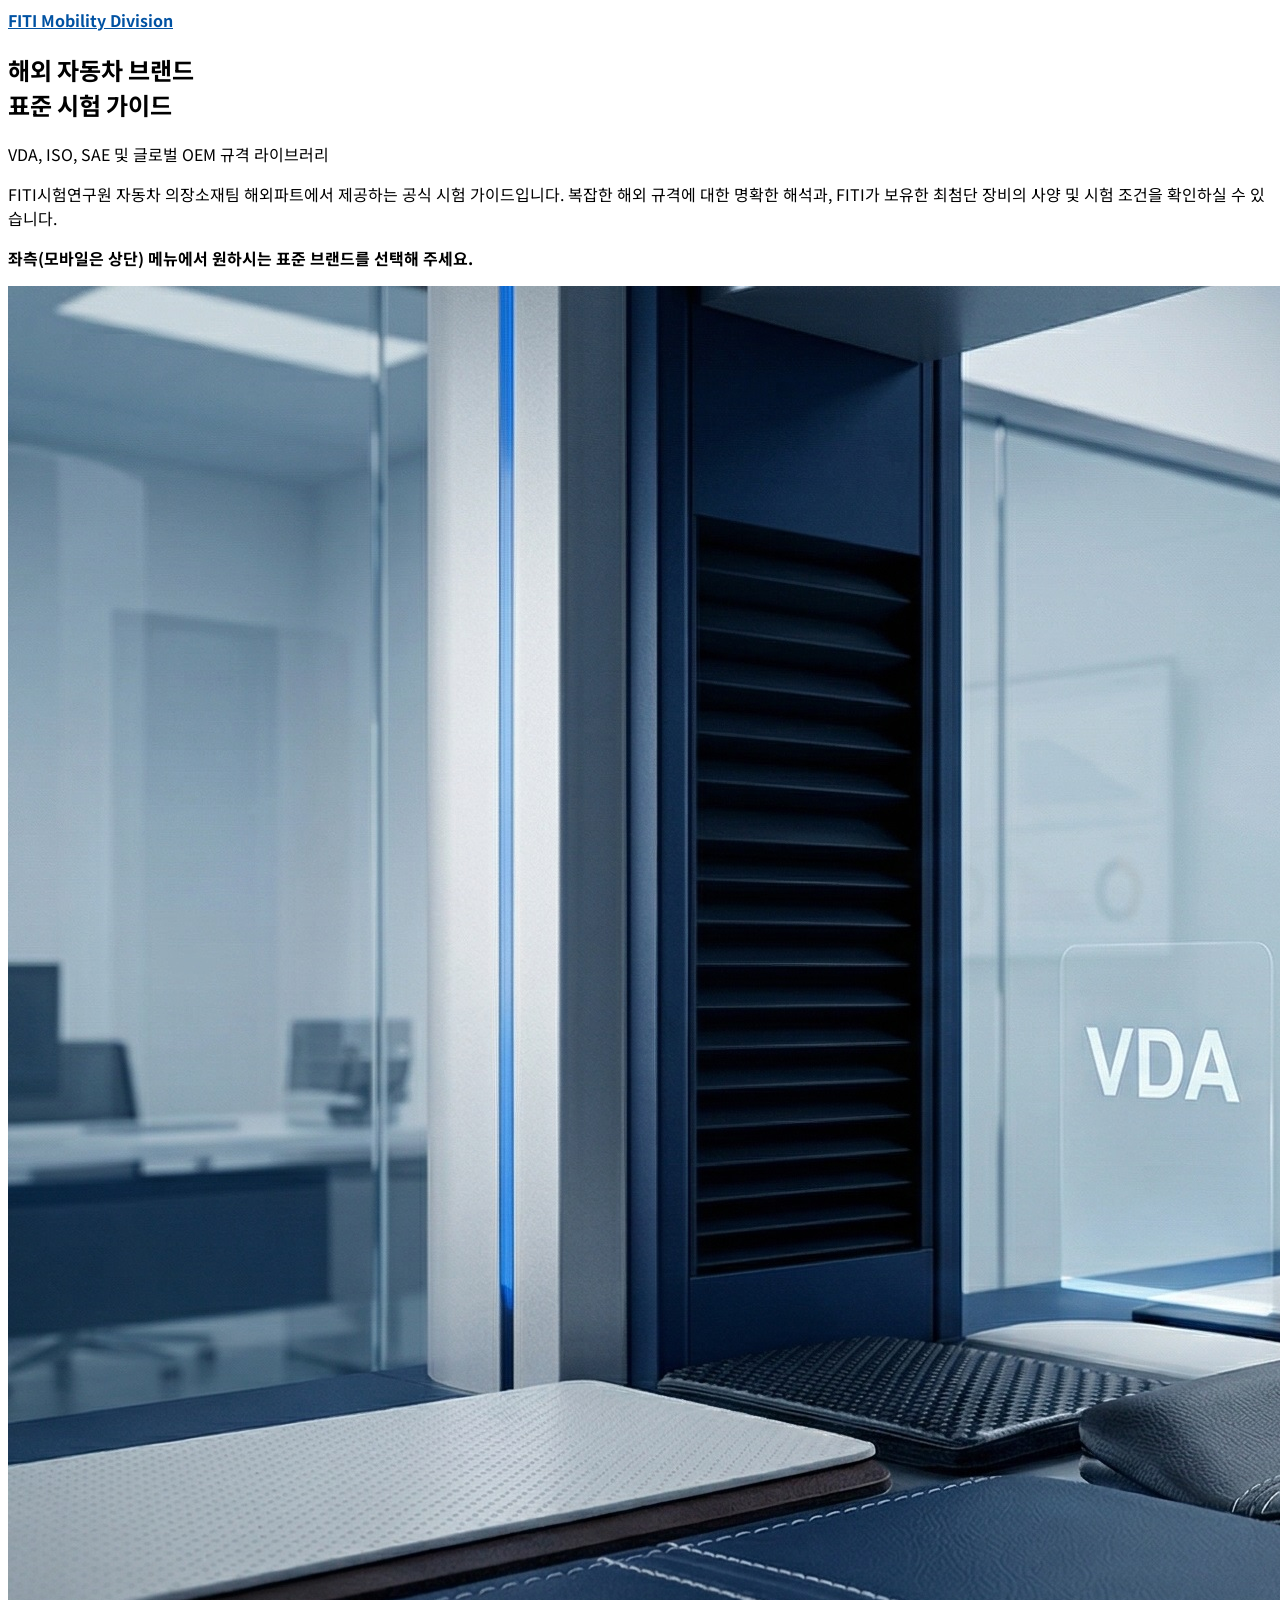
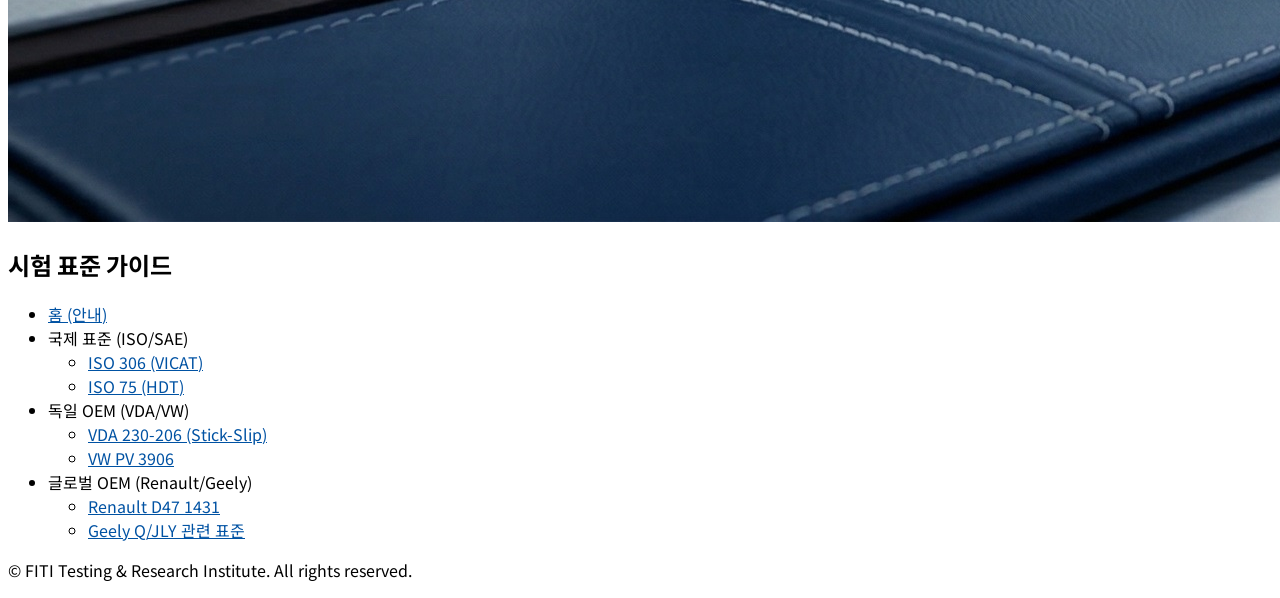
==== index.html @ 37f10466 "Update index.html" ====
<!DOCTYPE HTML>
<html>
	<head>
		<title>FITI 자동차 의장소재 글로벌 표준 가이드</title>
		<meta charset="utf-8" />
		<meta name="viewport" content="width=device-width, initial-scale=1, user-scalable=no" />
		<link rel="stylesheet" href="assets/css/main.css" />
        
        <link rel="preconnect" href="https://fonts.googleapis.com">
        <link rel="preconnect" href="https://fonts.gstatic.com" crossorigin>
        <link href="https://fonts.googleapis.com/css2?family=Noto+Sans+KR:wght@300;400;700&display=swap" rel="stylesheet">
        
        <style>
            body, input, select, textarea, h1, h2, h3, h4, h5, h6 { font-family: 'Noto Sans KR', sans-serif !important; }
            a { color: #0052a3; transition: color 0.2s; }
            a:hover { color: #0052a3; }
            #header { border-bottom-color: #0052a3; }
            #header .logo strong { color: #0052a3; }
            .button.primary, .button.big { background-color: #0052a3 !important; border-color: #0052a3 !important; color: #ffffff !important; }
            .button.primary:hover, .button.big:hover { background-color: #0E6EB8 !important; }
            #menu > ul > li > a:hover, #menu > ul > li > span.opener:hover { color: #0052a3; }
            .major h2::after { background: #0052a3; }
            .logo-img { height: 40px; vertical-align: middle; margin-right: 15px; }
			/* 사이드바 '시험 표준 가이드' 아래의 선 색상 변경 */
            #sidebar nav > header.major h2::after {background-color: #0052a3 !important;}
            /* 본문의 제목 아래에 생기는 선도 파란색으로 통일 */
            header.main h1::after, header.major h2::after {background-color: #0052a3 !important;}
        </style>
	</head>
	<body class="is-preload">

		<div id="wrapper">

				<div id="main">
						<div class="inner">

							<header id="header">
									<a href="index.html" class="logo">
                                        <strong>FITI Mobility Division</strong>
                                    </a>
								</header>

							<section id="banner">
									<div class="content">
										<header>
											<h1>해외 자동차 브랜드<br />표준 시험 가이드</h1>
											<p>VDA, ISO, SAE 및 글로벌 OEM 규격 라이브러리</p>
										</header>
										<p>FITI시험연구원 자동차 의장소재팀 해외파트에서 제공하는 공식 시험 가이드입니다. 복잡한 해외 규격에 대한 명확한 해석과, FITI가 보유한 최첨단 장비의 사양 및 시험 조건을 확인하실 수 있습니다.</p>
										<p><strong>좌측(모바일은 상단) 메뉴에서 원하시는 표준 브랜드를 선택해 주세요.</strong></p>
									</div>
									<span class="image object">
                                        <img src="images/main_banner.jpg" alt="FITI Testing Lab" />
									</span>
								</section>

						</div>
					</div>

				<div id="sidebar">
						<div class="inner">

							<nav id="menu">
									<header class="major">
										<h2>시험 표준 가이드</h2>
									</header>
									<ul>
										<li><a href="index.html">홈 (안내)</a></li>
										<li>
											<span class="opener">국제 표준 (ISO/SAE)</span>
											<ul>
												<li><a href="iso-306.html">ISO 306 (VICAT)</a></li>
												<li><a href="iso-75.html">ISO 75 (HDT)</a></li>
											</ul>
										</li>
										<li>
											<span class="opener">독일 OEM (VDA/VW)</span>
											<ul>
												<li><a href="vda-230-206.html">VDA 230-206 (Stick-Slip)</a></li>
												<li><a href="#">VW PV 3906</a></li>
											</ul>
										</li>
										<li>
											<span class="opener">글로벌 OEM (Renault/Geely)</span>
											<ul>
												<li><a href="#">Renault D47 1431</a></li>
												<li><a href="#">Geely Q/JLY 관련 표준</a></li>
											</ul>
										</li>
									</ul>
								</nav>

							<footer id="footer">
									<p class="copyright">&copy; FITI Testing & Research Institute. All rights reserved.</p>
								</footer>

						</div>
					</div>

			</div>

		<script src="assets/js/jquery.min.js"></script>
			<script src="assets/js/browser.min.js"></script>
			<script src="assets/js/breakpoints.min.js"></script>
			<script src="assets/js/util.js"></script>
			<script src="assets/js/main.js"></script>

	</body>
</html>
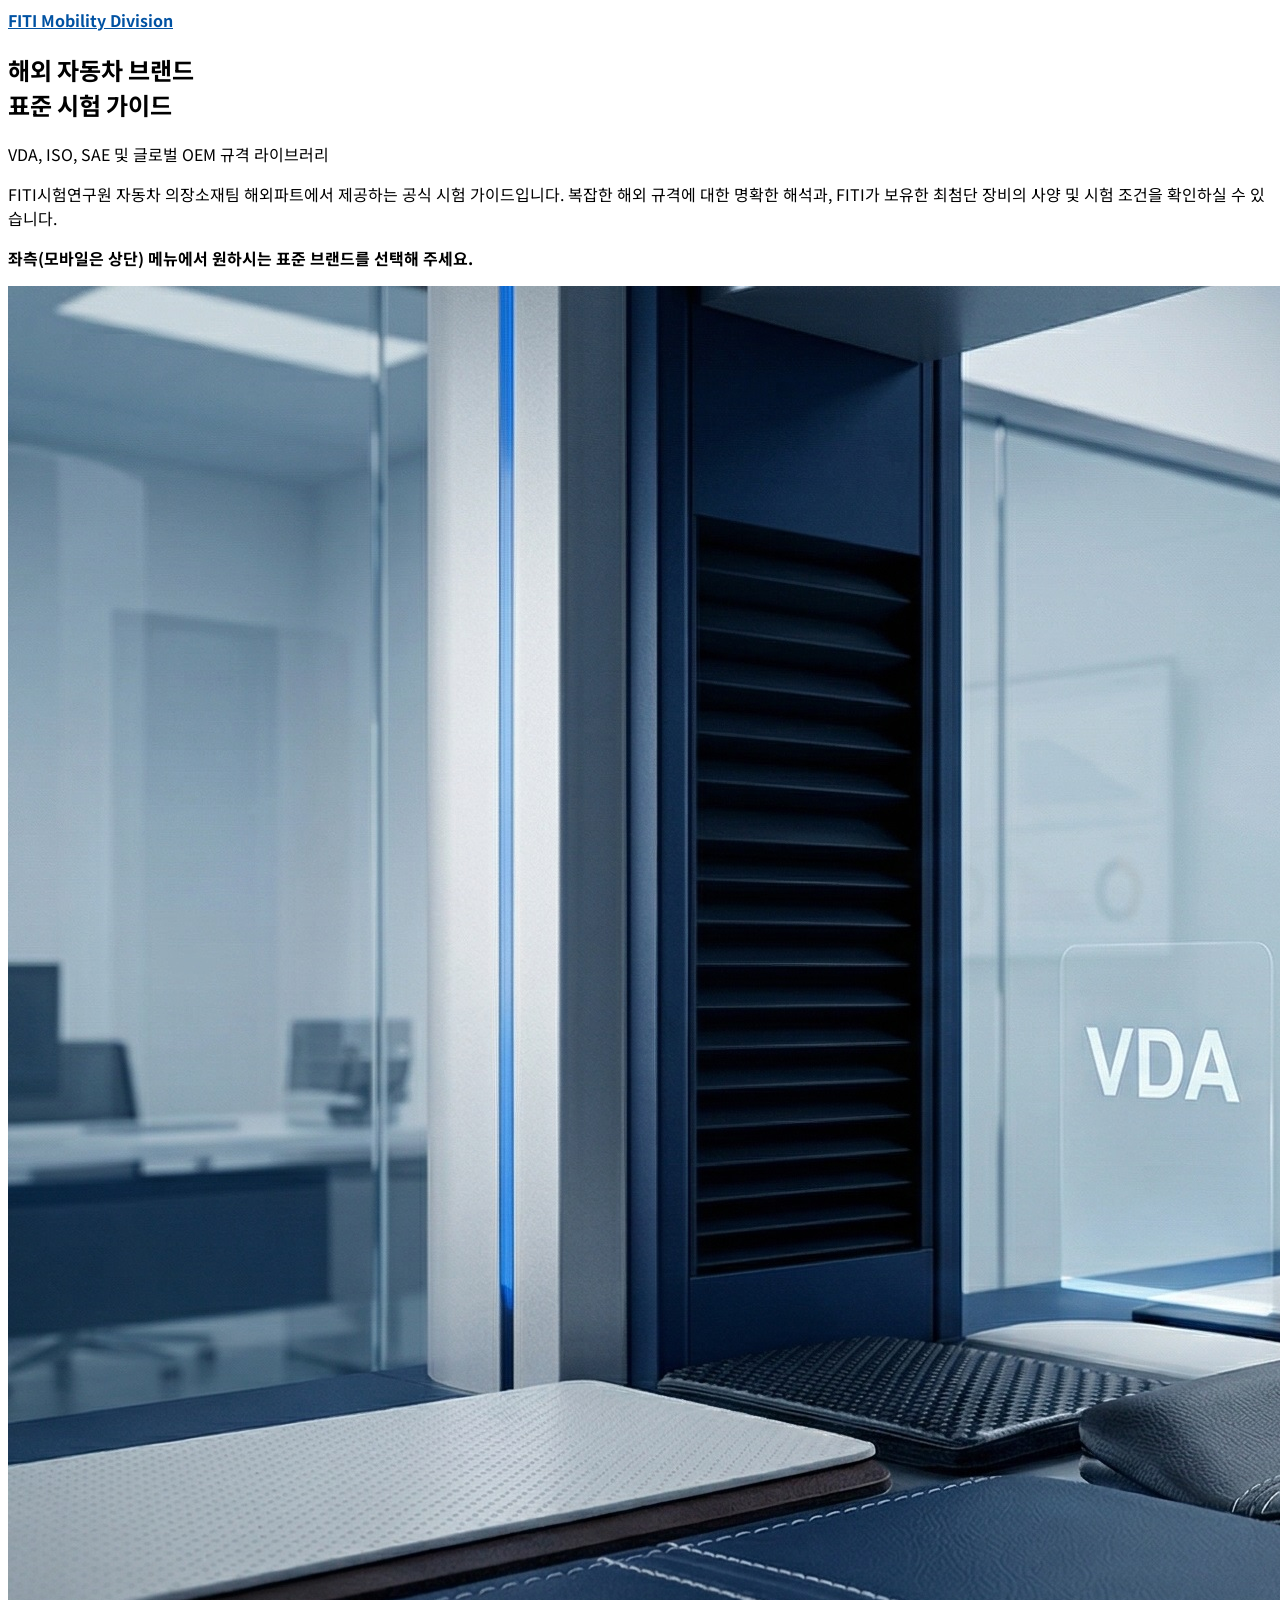
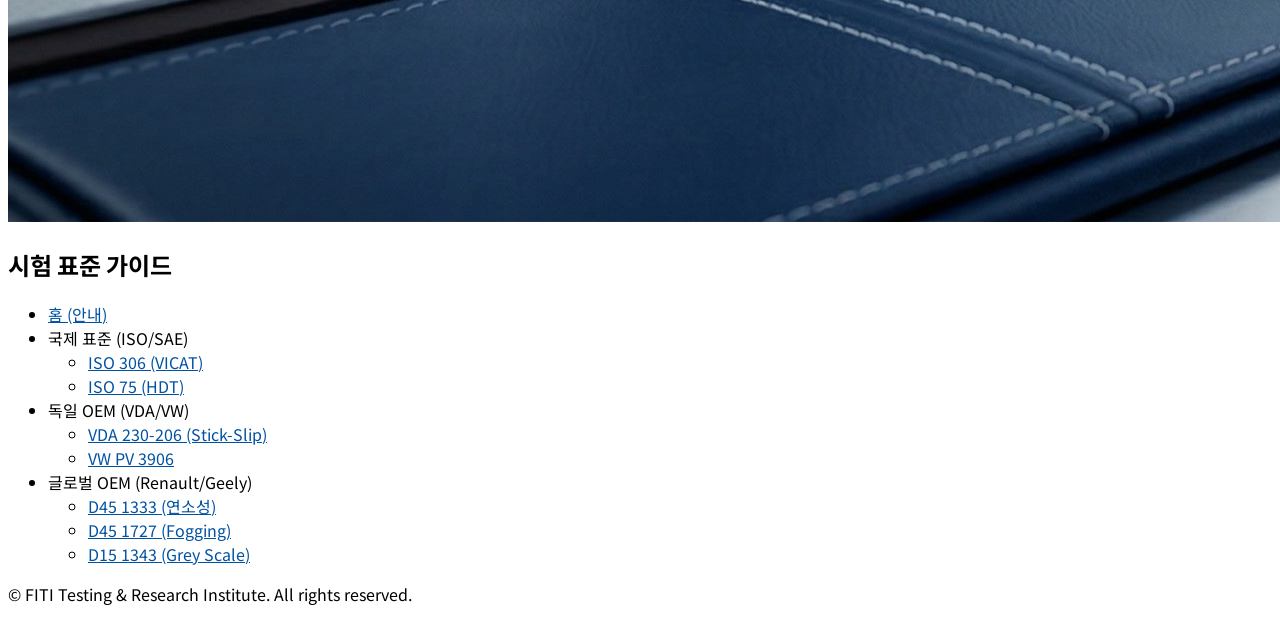
==== commit 5567b292: "Update index.html" ====
--- a/index.html
+++ b/index.html
@@ -83,8 +83,9 @@
 										<li>
 											<span class="opener">글로벌 OEM (Renault/Geely)</span>
 											<ul>
-												<li><a href="#">Renault D47 1431</a></li>
-												<li><a href="#">Geely Q/JLY 관련 표준</a></li>
+												<li><a href="Renault D45 1333">D45 1333 (연소성)</a></li>
+												<li><a href="Renault D45 1727">D45 1727 (Fogging)</a></li>
+												<li><a href="Renault D15 1343">D15 1343 (Grey Scale)</a></li>
 											</ul>
 										</li>
 									</ul>
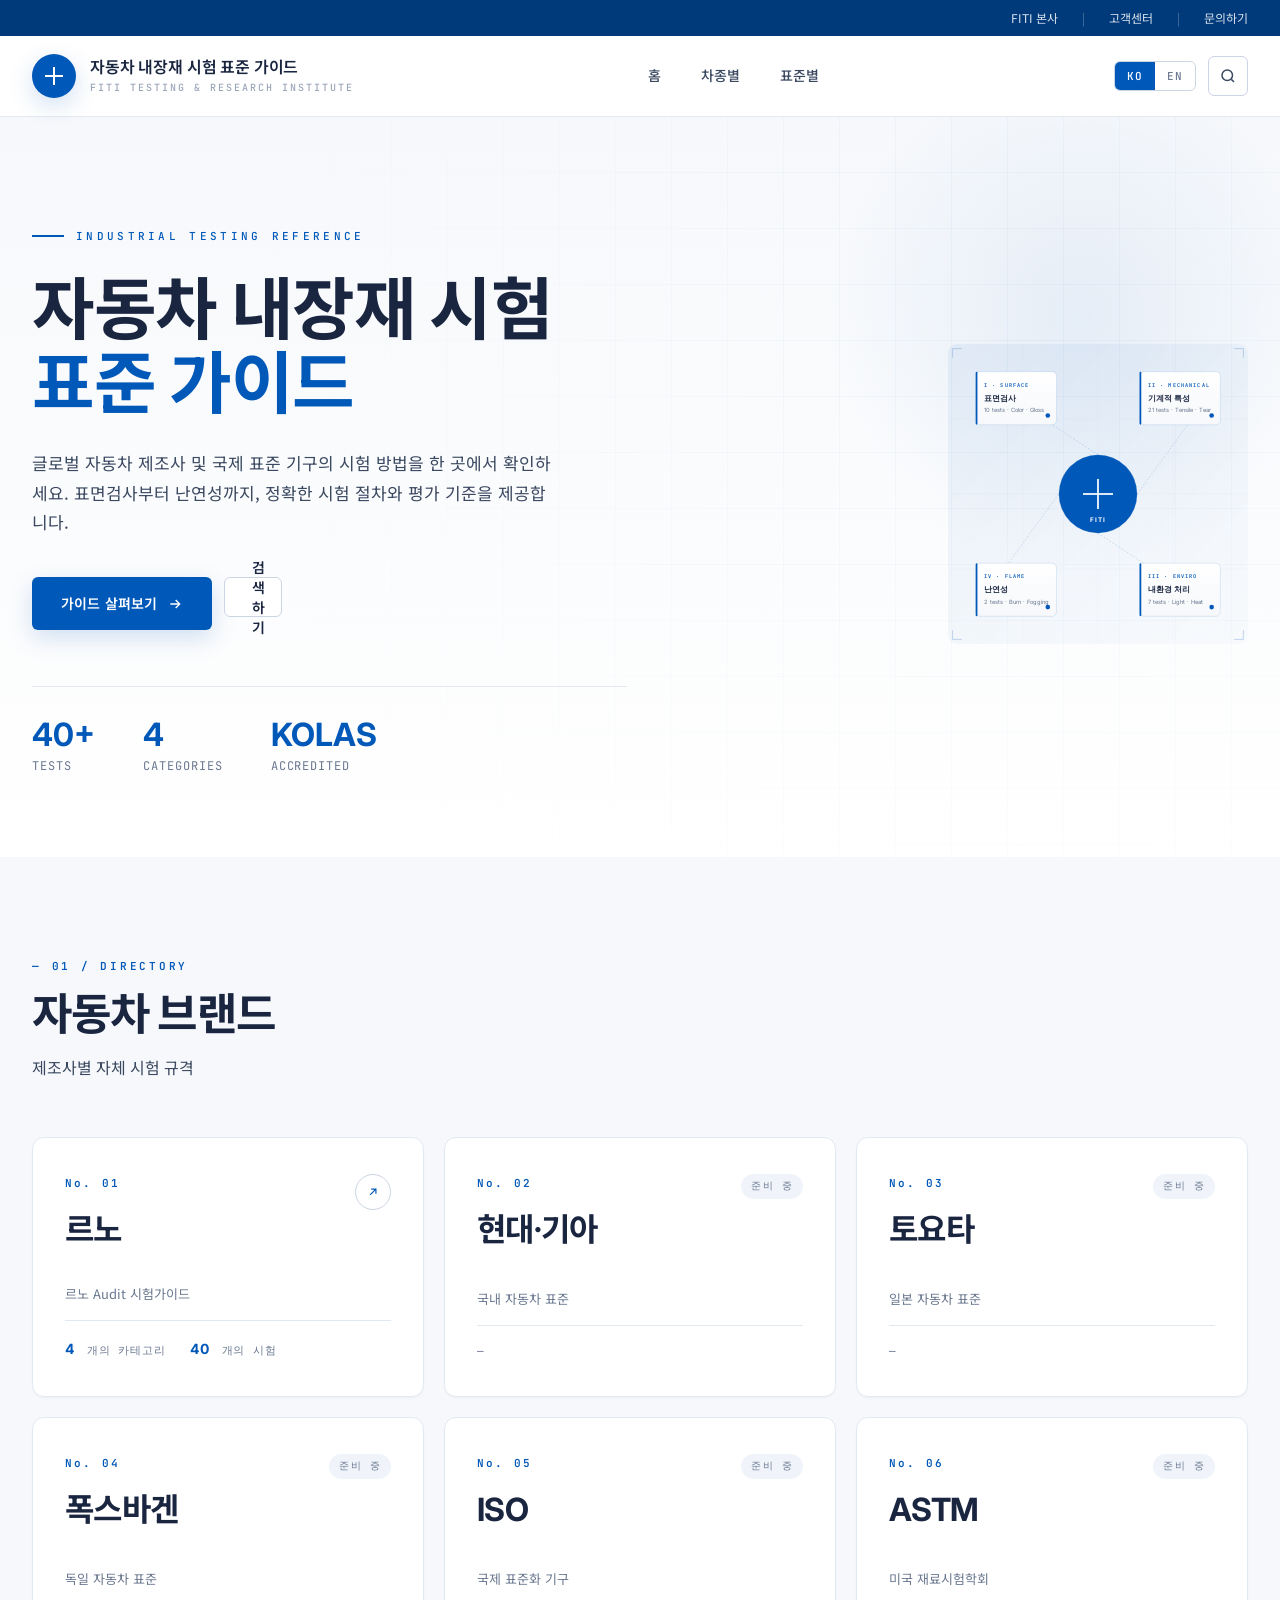
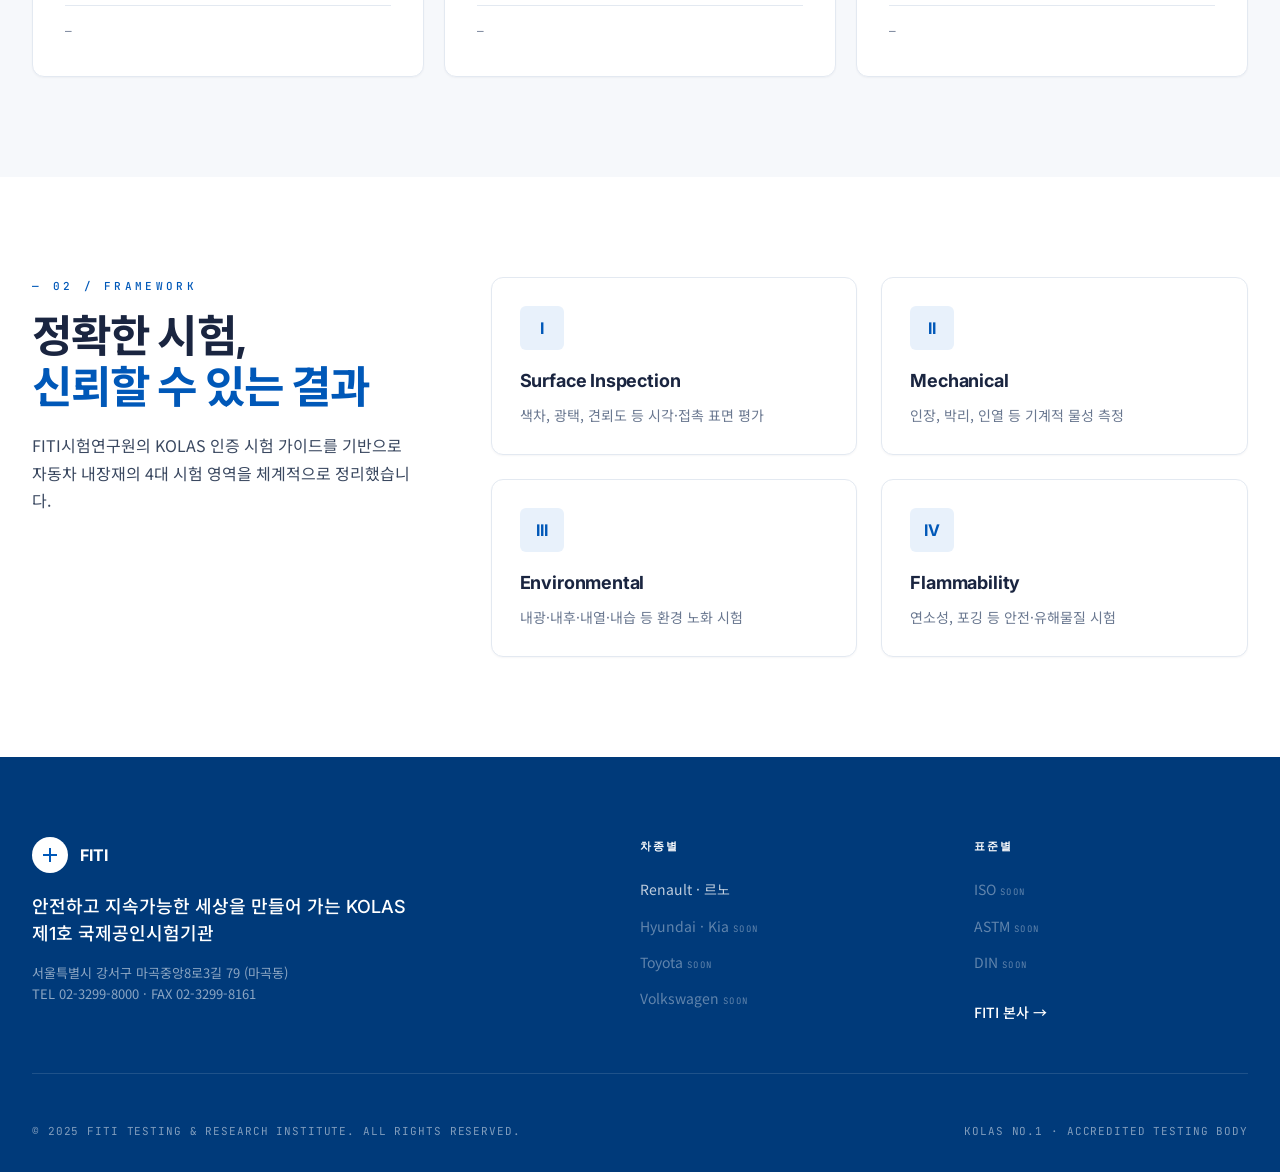
==== commit 76acd23d: "Add files via upload" ====
--- a/index.html
+++ b/index.html
@@ -1,110 +1,235 @@
-<!DOCTYPE HTML>
-<html>
-	<head>
-		<title>FITI 자동차 의장소재 글로벌 표준 가이드</title>
-		<meta charset="utf-8" />
-		<meta name="viewport" content="width=device-width, initial-scale=1, user-scalable=no" />
-		<link rel="stylesheet" href="assets/css/main.css" />
-        
-        <link rel="preconnect" href="https://fonts.googleapis.com">
-        <link rel="preconnect" href="https://fonts.gstatic.com" crossorigin>
-        <link href="https://fonts.googleapis.com/css2?family=Noto+Sans+KR:wght@300;400;700&display=swap" rel="stylesheet">
-        
-        <style>
-            body, input, select, textarea, h1, h2, h3, h4, h5, h6 { font-family: 'Noto Sans KR', sans-serif !important; }
-            a { color: #0052a3; transition: color 0.2s; }
-            a:hover { color: #0052a3; }
-            #header { border-bottom-color: #0052a3; }
-            #header .logo strong { color: #0052a3; }
-            .button.primary, .button.big { background-color: #0052a3 !important; border-color: #0052a3 !important; color: #ffffff !important; }
-            .button.primary:hover, .button.big:hover { background-color: #0E6EB8 !important; }
-            #menu > ul > li > a:hover, #menu > ul > li > span.opener:hover { color: #0052a3; }
-            .major h2::after { background: #0052a3; }
-            .logo-img { height: 40px; vertical-align: middle; margin-right: 15px; }
-			/* 사이드바 '시험 표준 가이드' 아래의 선 색상 변경 */
-            #sidebar nav > header.major h2::after {background-color: #0052a3 !important;}
-            /* 본문의 제목 아래에 생기는 선도 파란색으로 통일 */
-            header.main h1::after, header.major h2::after {background-color: #0052a3 !important;}
-        </style>
-	</head>
-	<body class="is-preload">
-
-		<div id="wrapper">
-
-				<div id="main">
-						<div class="inner">
-
-							<header id="header">
-									<a href="index.html" class="logo">
-                                        <strong>FITI Mobility Division</strong>
-                                    </a>
-								</header>
-
-							<section id="banner">
-									<div class="content">
-										<header>
-											<h1>해외 자동차 브랜드<br />표준 시험 가이드</h1>
-											<p>VDA, ISO, SAE 및 글로벌 OEM 규격 라이브러리</p>
-										</header>
-										<p>FITI시험연구원 자동차 의장소재팀 해외파트에서 제공하는 공식 시험 가이드입니다. 복잡한 해외 규격에 대한 명확한 해석과, FITI가 보유한 최첨단 장비의 사양 및 시험 조건을 확인하실 수 있습니다.</p>
-										<p><strong>좌측(모바일은 상단) 메뉴에서 원하시는 표준 브랜드를 선택해 주세요.</strong></p>
-									</div>
-									<span class="image object">
-                                        <img src="images/main_banner.jpg" alt="FITI Testing Lab" />
-									</span>
-								</section>
-
-						</div>
-					</div>
-
-				<div id="sidebar">
-						<div class="inner">
-
-							<nav id="menu">
-									<header class="major">
-										<h2>시험 표준 가이드</h2>
-									</header>
-									<ul>
-										<li><a href="index.html">홈 (안내)</a></li>
-										<li>
-											<span class="opener">국제 표준 (ISO/SAE)</span>
-											<ul>
-												<li><a href="iso-306.html">ISO 306 (VICAT)</a></li>
-												<li><a href="iso-75.html">ISO 75 (HDT)</a></li>
-											</ul>
-										</li>
-										<li>
-											<span class="opener">독일 OEM (VDA/VW)</span>
-											<ul>
-												<li><a href="vda-230-206.html">VDA 230-206 (Stick-Slip)</a></li>
-												<li><a href="#">VW PV 3906</a></li>
-											</ul>
-										</li>
-										<li>
-											<span class="opener">글로벌 OEM (Renault/Geely)</span>
-											<ul>
-												<li><a href="Renault D45 1333">D45 1333 (연소성)</a></li>
-												<li><a href="Renault D45 1727">D45 1727 (Fogging)</a></li>
-												<li><a href="Renault D15 1343">D15 1343 (Grey Scale)</a></li>
-											</ul>
-										</li>
-									</ul>
-								</nav>
-
-							<footer id="footer">
-									<p class="copyright">&copy; FITI Testing & Research Institute. All rights reserved.</p>
-								</footer>
-
-						</div>
-					</div>
-
-			</div>
-
-		<script src="assets/js/jquery.min.js"></script>
-			<script src="assets/js/browser.min.js"></script>
-			<script src="assets/js/breakpoints.min.js"></script>
-			<script src="assets/js/util.js"></script>
-			<script src="assets/js/main.js"></script>
-
-	</body>
-</html>
+<!DOCTYPE html>
+<html lang="ko">
+<head>
+  <meta charset="UTF-8">
+  <meta name="viewport" content="width=device-width, initial-scale=1.0">
+  <title>자동차 내장재 시험 표준 가이드 · FITI Testing & Research Institute</title>
+  <meta name="description" content="FITI시험연구원 자동차 내장재 시험 표준 가이드. 글로벌 자동차 제조사 및 국제 표준 시험 방법을 한 곳에서 확인하세요.">
+  <link rel="preconnect" href="https://fonts.googleapis.com">
+  <link rel="preconnect" href="https://fonts.gstatic.com" crossorigin>
+  <link rel="stylesheet" href="assets/css/main.css">
+  <link rel="icon" type="image/svg+xml" href="data:image/svg+xml,%3Csvg xmlns='http://www.w3.org/2000/svg' viewBox='0 0 32 32'%3E%3Ccircle cx='16' cy='16' r='14' fill='%230058b8'/%3E%3Cline x1='10' y1='16' x2='22' y2='16' stroke='%23fff' stroke-width='2'/%3E%3Cline x1='16' y1='10' x2='16' y2='22' stroke='%23fff' stroke-width='2'/%3E%3C/svg%3E">
+</head>
+<body data-page="home">
+  <!-- 상단 유틸리티 바 - FITI 사이트 스타일 -->
+  <div class="utility-bar">
+    <div class="container">
+      <div class="utility-bar__inner">
+        <a href="https://www.fiti.re.kr" target="_blank" rel="noopener">FITI 본사</a>
+        <span class="sep">|</span>
+        <a href="#">고객센터</a>
+        <span class="sep">|</span>
+        <a href="#">문의하기</a>
+      </div>
+    </div>
+  </div>
+
+  <div data-slot="header"></div>
+
+  <main>
+    <!-- HERO -->
+    <section class="hero">
+      <div class="container">
+        <div class="hero__inner">
+          <div class="hero__text">
+            <div class="hero__eyebrow">
+              <span class="eyebrow" data-i18n="hero.tag">Industrial Testing Reference</span>
+            </div>
+            <h1 class="hero__title">
+              <span data-i18n="hero.title">자동차 내장재 시험</span><br>
+              <span class="accent" data-i18n="hero.titleAccent">표준 가이드</span>
+            </h1>
+            <p class="hero__desc" data-i18n="hero.desc">
+              글로벌 자동차 제조사 및 국제 표준 기구의 시험 방법을 한 곳에서 확인하세요.
+              표면검사부터 난연성까지, 정확한 시험 절차와 평가 기준을 제공합니다.
+            </p>
+            <div class="hero__cta">
+              <a href="#brands" class="btn btn--primary">
+                <span data-i18n="hero.ctaPrimary">가이드 살펴보기</span>
+                <svg class="arrow" viewBox="0 0 24 24" fill="none" stroke="currentColor" stroke-width="2"><path d="M5 12h14M13 6l6 6-6 6"/></svg>
+              </a>
+              <button class="btn btn--ghost search-btn" type="button">
+                <svg viewBox="0 0 24 24" width="14" height="14" fill="none" stroke="currentColor" stroke-width="2"><circle cx="11" cy="11" r="7"/><path d="m20 20-3.5-3.5"/></svg>
+                <span data-i18n="hero.ctaSecondary">검색하기</span>
+              </button>
+            </div>
+
+            <!-- Stats -->
+            <div class="hero__stats">
+              <div class="hero__stat">
+                <div class="hero__stat-num">40+</div>
+                <div class="hero__stat-label">Tests</div>
+              </div>
+              <div class="hero__stat">
+                <div class="hero__stat-num">4</div>
+                <div class="hero__stat-label">Categories</div>
+              </div>
+              <div class="hero__stat">
+                <div class="hero__stat-num">KOLAS</div>
+                <div class="hero__stat-label">Accredited</div>
+              </div>
+            </div>
+          </div>
+
+          <!-- FITI 스타일 히어로 SVG - 깔끔한 블루 인포그래픽 -->
+          <div class="hero__visual">
+            <svg class="hero__diagram" viewBox="0 0 520 520" xmlns="http://www.w3.org/2000/svg">
+              <defs>
+                <linearGradient id="bgGrad" x1="0%" y1="0%" x2="100%" y2="100%">
+                  <stop offset="0%" stop-color="#0058b8" stop-opacity="0.06"/>
+                  <stop offset="100%" stop-color="#0058b8" stop-opacity="0.02"/>
+                </linearGradient>
+                <linearGradient id="cardGrad" x1="0%" y1="0%" x2="0%" y2="100%">
+                  <stop offset="0%" stop-color="#ffffff"/>
+                  <stop offset="100%" stop-color="#f6f8fb"/>
+                </linearGradient>
+              </defs>
+
+              <!-- Background grid -->
+              <rect width="520" height="520" fill="url(#bgGrad)" rx="16"/>
+              <g stroke="#0058b8" stroke-opacity="0.06" stroke-width="0.5">
+                <line x1="0" y1="130" x2="520" y2="130"/>
+                <line x1="0" y1="260" x2="520" y2="260"/>
+                <line x1="0" y1="390" x2="520" y2="390"/>
+                <line x1="130" y1="0" x2="130" y2="520"/>
+                <line x1="260" y1="0" x2="260" y2="520"/>
+                <line x1="390" y1="0" x2="390" y2="520"/>
+              </g>
+
+              <!-- Center hub - circle representing FITI symbol -->
+              <g transform="translate(260, 260)">
+                <circle r="68" fill="#0058b8"/>
+                <circle r="68" fill="none" stroke="#fff" stroke-width="1" stroke-opacity="0.3"/>
+                <!-- Cross mark from FITI logo -->
+                <line x1="-26" y1="0" x2="26" y2="0" stroke="#fff" stroke-width="3"/>
+                <line x1="0" y1="-26" x2="0" y2="26" stroke="#fff" stroke-width="3"/>
+                <text y="48" text-anchor="middle" fill="#fff" font-family="Inter, sans-serif" font-weight="700" font-size="11" letter-spacing="2">FITI</text>
+              </g>
+
+              <!-- Connecting lines to category cards -->
+              <g stroke="#0058b8" stroke-width="1" stroke-opacity="0.3" stroke-dasharray="3 3" fill="none">
+                <line x1="260" y1="192" x2="120" y2="100"/>
+                <line x1="328" y1="260" x2="430" y2="120"/>
+                <line x1="260" y1="328" x2="400" y2="420"/>
+                <line x1="192" y1="260" x2="90" y2="400"/>
+              </g>
+
+              <!-- Category cards (4 corners) -->
+              <!-- Top Left: Surface -->
+              <g transform="translate(48, 48)">
+                <rect width="140" height="92" rx="8" fill="url(#cardGrad)" stroke="#0058b8" stroke-opacity="0.2" stroke-width="1"/>
+                <rect x="0" y="0" width="3" height="92" fill="#0058b8" rx="2"/>
+                <text x="14" y="26" fill="#0058b8" font-family="JetBrains Mono, monospace" font-size="9" font-weight="600" letter-spacing="2">I · SURFACE</text>
+                <text x="14" y="50" fill="#1a2540" font-family="Inter, sans-serif" font-weight="700" font-size="14">표면검사</text>
+                <text x="14" y="70" fill="#6a7890" font-family="Inter, sans-serif" font-size="10">10 tests · Color · Gloss</text>
+                <circle cx="125" cy="76" r="4" fill="#0058b8"/>
+              </g>
+
+              <!-- Top Right: Mechanical -->
+              <g transform="translate(332, 48)">
+                <rect width="140" height="92" rx="8" fill="url(#cardGrad)" stroke="#0058b8" stroke-opacity="0.2" stroke-width="1"/>
+                <rect x="0" y="0" width="3" height="92" fill="#0058b8" rx="2"/>
+                <text x="14" y="26" fill="#0058b8" font-family="JetBrains Mono, monospace" font-size="9" font-weight="600" letter-spacing="2">II · MECHANICAL</text>
+                <text x="14" y="50" fill="#1a2540" font-family="Inter, sans-serif" font-weight="700" font-size="14">기계적 특성</text>
+                <text x="14" y="70" fill="#6a7890" font-family="Inter, sans-serif" font-size="10">21 tests · Tensile · Tear</text>
+                <circle cx="125" cy="76" r="4" fill="#0058b8"/>
+              </g>
+
+              <!-- Bottom Right: Environmental -->
+              <g transform="translate(332, 380)">
+                <rect width="140" height="92" rx="8" fill="url(#cardGrad)" stroke="#0058b8" stroke-opacity="0.2" stroke-width="1"/>
+                <rect x="0" y="0" width="3" height="92" fill="#0058b8" rx="2"/>
+                <text x="14" y="26" fill="#0058b8" font-family="JetBrains Mono, monospace" font-size="9" font-weight="600" letter-spacing="2">III · ENVIRO</text>
+                <text x="14" y="50" fill="#1a2540" font-family="Inter, sans-serif" font-weight="700" font-size="14">내환경 처리</text>
+                <text x="14" y="70" fill="#6a7890" font-family="Inter, sans-serif" font-size="10">7 tests · Light · Heat</text>
+                <circle cx="125" cy="76" r="4" fill="#0058b8"/>
+              </g>
+
+              <!-- Bottom Left: Flammability -->
+              <g transform="translate(48, 380)">
+                <rect width="140" height="92" rx="8" fill="url(#cardGrad)" stroke="#0058b8" stroke-opacity="0.2" stroke-width="1"/>
+                <rect x="0" y="0" width="3" height="92" fill="#0058b8" rx="2"/>
+                <text x="14" y="26" fill="#0058b8" font-family="JetBrains Mono, monospace" font-size="9" font-weight="600" letter-spacing="2">IV · FLAME</text>
+                <text x="14" y="50" fill="#1a2540" font-family="Inter, sans-serif" font-weight="700" font-size="14">난연성</text>
+                <text x="14" y="70" fill="#6a7890" font-family="Inter, sans-serif" font-size="10">2 tests · Burn · Fogging</text>
+                <circle cx="125" cy="76" r="4" fill="#0058b8"/>
+              </g>
+
+              <!-- Corner markers -->
+              <g stroke="#0058b8" stroke-width="1" fill="none" opacity="0.4">
+                <path d="M 8 8 L 8 24 M 8 8 L 24 8"/>
+                <path d="M 512 8 L 496 8 M 512 8 L 512 24"/>
+                <path d="M 8 512 L 8 496 M 8 512 L 24 512"/>
+                <path d="M 512 512 L 496 512 M 512 512 L 512 496"/>
+              </g>
+            </svg>
+          </div>
+        </div>
+      </div>
+    </section>
+
+    <!-- BRANDS -->
+    <section class="section section--alt" id="brands">
+      <div class="container">
+        <div class="section__head">
+          <div class="section__title-group">
+            <div class="section__index">— 01 / DIRECTORY</div>
+            <h2 class="section__title" data-i18n="sections.brands">자동차 브랜드</h2>
+            <p class="section__desc" data-i18n="sections.brandsDesc">제조사별 자체 시험 규격을 한눈에 확인하세요</p>
+          </div>
+        </div>
+
+        <div class="brand-grid" data-render="brand-grid"></div>
+      </div>
+    </section>
+
+    <!-- FRAMEWORK -->
+    <section class="section">
+      <div class="container">
+        <div class="framework-grid">
+          <div>
+            <div class="eyebrow" style="margin-bottom:16px;">— 02 / FRAMEWORK</div>
+            <h2 class="section__title" style="margin-top:0;">
+              정확한 시험,<br>
+              <span style="color:var(--fiti-blue);">신뢰할 수 있는 결과</span>
+            </h2>
+            <p class="section__desc" style="margin-top:20px;max-width:380px;">
+              FITI시험연구원의 KOLAS 인증 시험 가이드를 기반으로 자동차 내장재의 4대 시험 영역을 체계적으로 정리했습니다.
+            </p>
+          </div>
+          <div class="framework-features">
+            <div class="framework-feature">
+              <div class="framework-feature__num">I</div>
+              <h4 class="framework-feature__title">Surface Inspection</h4>
+              <p class="framework-feature__desc">색차, 광택, 견뢰도 등 시각·접촉 표면 평가</p>
+            </div>
+            <div class="framework-feature">
+              <div class="framework-feature__num">II</div>
+              <h4 class="framework-feature__title">Mechanical</h4>
+              <p class="framework-feature__desc">인장, 박리, 인열 등 기계적 물성 측정</p>
+            </div>
+            <div class="framework-feature">
+              <div class="framework-feature__num">III</div>
+              <h4 class="framework-feature__title">Environmental</h4>
+              <p class="framework-feature__desc">내광·내후·내열·내습 등 환경 노화 시험</p>
+            </div>
+            <div class="framework-feature">
+              <div class="framework-feature__num">IV</div>
+              <h4 class="framework-feature__title">Flammability</h4>
+              <p class="framework-feature__desc">연소성, 포깅 등 안전·유해물질 시험</p>
+            </div>
+          </div>
+        </div>
+      </div>
+    </section>
+  </main>
+
+  <div data-slot="footer"></div>
+  <div data-slot="search-modal"></div>
+
+  <script src="assets/data/i18n.js"></script>
+  <script src="assets/data/tests-data.js"></script>
+  <script src="assets/js/layout.js"></script>
+  <script src="assets/js/app.js"></script>
+</body>
+</html>
--- a/assets/css/main.css
+++ b/assets/css/main.css
@@ -0,0 +1,1107 @@
+/* ==========================================================
+   자동차 내장재 시험 표준 가이드
+   디자인: FITI시험연구원 브랜드 / 화이트 베이스 + FITI 블루
+   참고: https://www.fiti.re.kr (신뢰와 믿음의 블루 컬러)
+   ========================================================== */
+
+@import url('https://fonts.googleapis.com/css2?family=Noto+Sans+KR:wght@300;400;500;600;700&family=Inter:wght@300;400;500;600;700&family=JetBrains+Mono:wght@300;400;500&display=swap');
+
+/* ──── Design Tokens ──── */
+:root {
+  /* FITI Brand Blue Palette */
+  --fiti-primary:    #003a7a;   /* FITI 메인 딥 블루 */
+  --fiti-blue:       #0058b8;   /* FITI 시그니처 블루 */
+  --fiti-blue-light: #2a7fd6;   /* 밝은 블루 */
+  --fiti-sky:        #e8f1fb;   /* 얕은 블루 배경 */
+  --fiti-accent:     #00a3d9;   /* 액센트 시안 */
+
+  /* Neutral palette - 화이트 베이스 */
+  --bg-base:        #ffffff;
+  --bg-soft:        #f6f8fb;
+  --bg-section:     #f0f4fa;
+  --bg-elevated:    #ffffff;
+  --bg-overlay:     rgba(15, 30, 60, 0.6);
+
+  --line:           #e3e9f1;
+  --line-strong:    #cbd5e3;
+  --line-blue:      rgba(0, 88, 184, 0.15);
+
+  --text-primary:   #1a2540;
+  --text-body:      #3a4860;
+  --text-secondary: #6a7890;
+  --text-muted:     #9ba6b8;
+  --text-on-blue:   #ffffff;
+
+  --shadow-xs: 0 1px 2px rgba(15, 30, 60, 0.04);
+  --shadow-sm: 0 2px 4px rgba(15, 30, 60, 0.06), 0 1px 2px rgba(15, 30, 60, 0.04);
+  --shadow-md: 0 8px 24px rgba(15, 30, 60, 0.08), 0 2px 6px rgba(15, 30, 60, 0.04);
+  --shadow-lg: 0 24px 48px rgba(15, 30, 60, 0.12), 0 4px 12px rgba(15, 30, 60, 0.06);
+  --shadow-blue: 0 8px 24px rgba(0, 88, 184, 0.18);
+
+  /* Typography */
+  --font-display: 'Inter', 'Noto Sans KR', -apple-system, sans-serif;
+  --font-body:    'Noto Sans KR', 'Inter', -apple-system, sans-serif;
+  --font-mono:    'JetBrains Mono', 'Courier New', monospace;
+
+  /* Layout */
+  --container:    1280px;
+  --radius-sm:    4px;
+  --radius:       6px;
+  --radius-lg:    12px;
+}
+
+/* ──── Reset ──── */
+*, *::before, *::after { box-sizing: border-box; margin: 0; padding: 0; }
+html { scroll-behavior: smooth; -webkit-font-smoothing: antialiased; -moz-osx-font-smoothing: grayscale; }
+body {
+  font-family: var(--font-body);
+  font-weight: 400;
+  font-size: 16px;
+  line-height: 1.65;
+  color: var(--text-body);
+  background: var(--bg-base);
+  min-height: 100vh;
+  overflow-x: hidden;
+}
+
+a { color: inherit; text-decoration: none; }
+button { font-family: inherit; cursor: pointer; border: none; background: none; color: inherit; }
+img { max-width: 100%; display: block; }
+
+/* ──── Typography ──── */
+h1, h2, h3, h4 { color: var(--text-primary); letter-spacing: -0.01em; }
+
+.eyebrow {
+  font-family: var(--font-mono);
+  font-size: 11px;
+  letter-spacing: 0.3em;
+  text-transform: uppercase;
+  color: var(--fiti-blue);
+  font-weight: 500;
+}
+
+.spaced {
+  letter-spacing: 0.4em;
+  text-transform: uppercase;
+  font-weight: 500;
+}
+
+/* ──── Layout ──── */
+.container {
+  max-width: var(--container);
+  margin: 0 auto;
+  padding: 0 32px;
+}
+@media (max-width: 768px) {
+  .container { padding: 0 20px; }
+}
+
+/* ──── Top utility bar ──── */
+.utility-bar {
+  background: var(--fiti-primary);
+  color: rgba(255,255,255,0.85);
+  font-size: 12px;
+}
+.utility-bar__inner {
+  display: flex;
+  justify-content: flex-end;
+  align-items: center;
+  height: 36px;
+  gap: 24px;
+}
+.utility-bar a { color: rgba(255,255,255,0.85); transition: color 0.2s; }
+.utility-bar a:hover { color: #fff; }
+.utility-bar .sep { color: rgba(255,255,255,0.3); }
+
+/* ──── Header ──── */
+.header {
+  position: sticky;
+  top: 0;
+  z-index: 50;
+  background: rgba(255, 255, 255, 0.95);
+  backdrop-filter: blur(12px) saturate(140%);
+  -webkit-backdrop-filter: blur(12px) saturate(140%);
+  border-bottom: 1px solid var(--line);
+}
+.header__inner {
+  display: flex;
+  align-items: center;
+  justify-content: space-between;
+  height: 80px;
+  gap: 32px;
+}
+.brand {
+  display: flex;
+  align-items: center;
+  gap: 14px;
+  text-decoration: none;
+}
+.brand__mark {
+  width: 44px;
+  height: 44px;
+  background: var(--fiti-blue);
+  border-radius: 50%;
+  display: flex;
+  align-items: center;
+  justify-content: center;
+  position: relative;
+  flex-shrink: 0;
+  box-shadow: var(--shadow-blue);
+}
+.brand__mark::before {
+  content: "";
+  position: absolute;
+  width: 18px;
+  height: 2px;
+  background: #fff;
+}
+.brand__mark::after {
+  content: "";
+  position: absolute;
+  width: 2px;
+  height: 18px;
+  background: #fff;
+}
+.brand__text { display: flex; flex-direction: column; line-height: 1.1; }
+.brand__name {
+  font-family: var(--font-display);
+  font-size: 16px;
+  font-weight: 600;
+  color: var(--text-primary);
+  letter-spacing: -0.01em;
+}
+.brand__sub {
+  font-family: var(--font-mono);
+  font-size: 10px;
+  letter-spacing: 0.2em;
+  color: var(--text-muted);
+  text-transform: uppercase;
+  margin-top: 5px;
+  font-weight: 500;
+}
+
+.nav { display: flex; align-items: center; gap: 4px; }
+.nav__link {
+  padding: 10px 18px;
+  font-size: 14px;
+  font-weight: 500;
+  color: var(--text-body);
+  transition: color 0.2s ease;
+  position: relative;
+  border-radius: var(--radius-sm);
+}
+.nav__link:hover, .nav__link.active { color: var(--fiti-blue); }
+.nav__link.active::after {
+  content: "";
+  position: absolute;
+  left: 18px; right: 18px; bottom: -1px;
+  height: 2px;
+  background: var(--fiti-blue);
+  border-radius: 2px;
+}
+
+.header__actions { display: flex; align-items: center; gap: 12px; }
+.lang-toggle {
+  display: flex;
+  border: 1px solid var(--line-strong);
+  border-radius: var(--radius);
+  overflow: hidden;
+}
+.lang-toggle button {
+  padding: 7px 12px;
+  font-family: var(--font-mono);
+  font-size: 11px;
+  letter-spacing: 0.1em;
+  color: var(--text-secondary);
+  font-weight: 500;
+  transition: all 0.2s ease;
+}
+.lang-toggle button.active {
+  background: var(--fiti-blue);
+  color: #fff;
+}
+.lang-toggle button:not(.active):hover { color: var(--fiti-blue); background: var(--fiti-sky); }
+
+.search-btn, .menu-btn {
+  width: 40px; height: 40px;
+  border: 1px solid var(--line-strong);
+  border-radius: var(--radius);
+  display: flex; align-items: center; justify-content: center;
+  color: var(--text-body);
+  transition: all 0.2s ease;
+  background: #fff;
+}
+.search-btn:hover, .menu-btn:hover {
+  color: var(--fiti-blue);
+  border-color: var(--fiti-blue);
+  background: var(--fiti-sky);
+}
+.menu-btn { display: none; }
+
+@media (max-width: 900px) {
+  .nav { display: none; }
+  .menu-btn { display: flex; }
+}
+
+/* ──── Hero ──── */
+.hero {
+  padding: 100px 0 80px;
+  position: relative;
+  overflow: hidden;
+  background: linear-gradient(180deg, var(--bg-soft) 0%, #fff 100%);
+}
+.hero::before {
+  content: "";
+  position: absolute;
+  top: -100px; right: -100px;
+  width: 600px; height: 600px;
+  background: radial-gradient(circle, rgba(0, 88, 184, 0.08) 0%, transparent 60%);
+  pointer-events: none;
+}
+.hero::after {
+  content: "";
+  position: absolute;
+  inset: 0;
+  background-image:
+    linear-gradient(rgba(0, 88, 184, 0.04) 1px, transparent 1px),
+    linear-gradient(90deg, rgba(0, 88, 184, 0.04) 1px, transparent 1px);
+  background-size: 56px 56px;
+  background-position: -1px -1px;
+  pointer-events: none;
+  mask: radial-gradient(circle at 80% 30%, #000 0%, transparent 70%);
+  -webkit-mask: radial-gradient(circle at 80% 30%, #000 0%, transparent 70%);
+}
+.hero__inner {
+  display: grid;
+  grid-template-columns: 1.1fr 1fr;
+  gap: 80px;
+  align-items: center;
+  position: relative;
+  z-index: 1;
+}
+.hero__text { max-width: 600px; }
+.hero__eyebrow {
+  display: inline-flex;
+  align-items: center;
+  gap: 12px;
+  margin-bottom: 28px;
+}
+.hero__eyebrow::before {
+  content: "";
+  width: 32px; height: 2px;
+  background: var(--fiti-blue);
+}
+.hero__title {
+  font-family: var(--font-display);
+  font-size: clamp(40px, 5.4vw, 68px);
+  font-weight: 700;
+  line-height: 1.08;
+  letter-spacing: -0.02em;
+  color: var(--text-primary);
+  margin-bottom: 28px;
+}
+.hero__title .accent { color: var(--fiti-blue); }
+.hero__desc {
+  font-size: 17px;
+  line-height: 1.75;
+  color: var(--text-body);
+  margin-bottom: 40px;
+  max-width: 520px;
+}
+.hero__cta { display: flex; gap: 12px; flex-wrap: wrap; }
+
+.btn {
+  display: inline-flex;
+  align-items: center;
+  gap: 10px;
+  padding: 14px 28px;
+  font-size: 14px;
+  font-weight: 600;
+  letter-spacing: 0.01em;
+  border-radius: var(--radius);
+  transition: all 0.25s ease;
+  cursor: pointer;
+  border: 1px solid transparent;
+  font-family: var(--font-body);
+}
+.btn--primary {
+  background: var(--fiti-blue);
+  color: #fff;
+  box-shadow: var(--shadow-blue);
+}
+.btn--primary:hover {
+  background: var(--fiti-primary);
+  transform: translateY(-2px);
+  box-shadow: 0 12px 28px rgba(0, 88, 184, 0.28);
+}
+.btn--ghost {
+  border-color: var(--line-strong);
+  color: var(--text-primary);
+  background: #fff;
+}
+.btn--ghost:hover {
+  border-color: var(--fiti-blue);
+  color: var(--fiti-blue);
+  background: var(--fiti-sky);
+}
+.btn .arrow { width: 16px; height: 16px; transition: transform 0.3s ease; }
+.btn:hover .arrow { transform: translateX(3px); }
+
+/* Hero stats */
+.hero__stats {
+  display: flex;
+  gap: 48px;
+  margin-top: 56px;
+  padding-top: 32px;
+  border-top: 1px solid var(--line);
+}
+.hero__stat {
+  display: flex;
+  flex-direction: column;
+}
+.hero__stat-num {
+  font-family: var(--font-display);
+  font-size: 32px;
+  font-weight: 700;
+  color: var(--fiti-blue);
+  line-height: 1;
+}
+.hero__stat-label {
+  font-size: 12px;
+  color: var(--text-secondary);
+  margin-top: 6px;
+  font-family: var(--font-mono);
+  letter-spacing: 0.08em;
+  text-transform: uppercase;
+}
+
+/* Hero visual */
+.hero__visual {
+  position: relative;
+  aspect-ratio: 1;
+  max-width: 520px;
+  justify-self: end;
+}
+.hero__diagram { width: 100%; height: 100%; }
+
+@media (max-width: 900px) {
+  .hero { padding: 60px 0 40px; }
+  .hero__inner { grid-template-columns: 1fr; gap: 48px; }
+  .hero__visual { max-width: 380px; justify-self: center; }
+  .hero__stats { gap: 32px; }
+}
+
+/* ──── Section base ──── */
+.section { padding: 100px 0; position: relative; }
+.section--alt { background: var(--bg-soft); }
+
+.section__head {
+  display: flex;
+  justify-content: space-between;
+  align-items: flex-end;
+  margin-bottom: 56px;
+  gap: 40px;
+  flex-wrap: wrap;
+}
+.section__title-group { max-width: 640px; }
+.section__title {
+  font-family: var(--font-display);
+  font-size: clamp(30px, 3.8vw, 44px);
+  font-weight: 700;
+  line-height: 1.15;
+  letter-spacing: -0.02em;
+  margin-top: 14px;
+  margin-bottom: 14px;
+  color: var(--text-primary);
+}
+.section__desc {
+  color: var(--text-body);
+  font-size: 16px;
+  line-height: 1.7;
+}
+.section__index {
+  font-family: var(--font-mono);
+  font-size: 11px;
+  color: var(--fiti-blue);
+  letter-spacing: 0.25em;
+  font-weight: 600;
+}
+
+/* ──── Brand grid ──── */
+.brand-grid {
+  display: grid;
+  grid-template-columns: repeat(auto-fill, minmax(300px, 1fr));
+  gap: 20px;
+}
+.brand-card {
+  background: #fff;
+  padding: 36px 32px;
+  text-decoration: none;
+  display: flex;
+  flex-direction: column;
+  gap: 16px;
+  position: relative;
+  transition: all 0.3s ease;
+  min-height: 260px;
+  cursor: pointer;
+  border: 1px solid var(--line);
+  border-radius: var(--radius-lg);
+  box-shadow: var(--shadow-xs);
+  overflow: hidden;
+}
+.brand-card:hover {
+  border-color: var(--fiti-blue-light);
+  transform: translateY(-4px);
+  box-shadow: var(--shadow-md);
+}
+.brand-card::before {
+  content: "";
+  position: absolute;
+  left: 0; top: 0; bottom: 0;
+  width: 4px;
+  background: var(--fiti-blue);
+  transform: scaleY(0);
+  transform-origin: top;
+  transition: transform 0.3s ease;
+}
+.brand-card:hover::before { transform: scaleY(1); }
+.brand-card.is-coming { cursor: not-allowed; opacity: 0.55; }
+.brand-card.is-coming:hover { transform: none; box-shadow: var(--shadow-xs); border-color: var(--line); }
+.brand-card.is-coming::before { display: none; }
+
+.brand-card__num {
+  font-family: var(--font-mono);
+  font-size: 11px;
+  color: var(--fiti-blue);
+  letter-spacing: 0.2em;
+  font-weight: 600;
+}
+.brand-card__name {
+  font-family: var(--font-display);
+  font-size: 32px;
+  font-weight: 700;
+  letter-spacing: -0.02em;
+  color: var(--text-primary);
+  margin-top: 4px;
+  line-height: 1.1;
+}
+.brand-card__sub {
+  font-size: 13px;
+  color: var(--text-secondary);
+  line-height: 1.5;
+  margin-top: auto;
+}
+.brand-card__meta {
+  display: flex;
+  gap: 24px;
+  padding-top: 16px;
+  border-top: 1px solid var(--line);
+  font-size: 11px;
+  color: var(--text-secondary);
+  font-family: var(--font-mono);
+  letter-spacing: 0.08em;
+  text-transform: uppercase;
+}
+.brand-card__meta strong {
+  color: var(--fiti-blue);
+  font-weight: 700;
+  font-family: var(--font-display);
+  font-size: 14px;
+  margin-right: 4px;
+}
+
+.brand-card__arrow {
+  position: absolute;
+  top: 36px; right: 32px;
+  width: 36px; height: 36px;
+  border: 1px solid var(--line-strong);
+  border-radius: 50%;
+  display: flex; align-items: center; justify-content: center;
+  color: var(--fiti-blue);
+  transition: all 0.3s ease;
+  background: #fff;
+}
+.brand-card:not(.is-coming):hover .brand-card__arrow {
+  background: var(--fiti-blue);
+  border-color: var(--fiti-blue);
+  color: #fff;
+  transform: rotate(-45deg);
+}
+
+.brand-card__tag {
+  position: absolute;
+  top: 36px; right: 32px;
+  font-family: var(--font-mono);
+  font-size: 10px;
+  padding: 4px 10px;
+  background: var(--bg-section);
+  color: var(--text-secondary);
+  border-radius: 100px;
+  letter-spacing: 0.15em;
+  text-transform: uppercase;
+  font-weight: 500;
+}
+
+/* ──── Categories (test list) ──── */
+.cat-grid {
+  display: grid;
+  grid-template-columns: repeat(2, 1fr);
+  gap: 24px;
+}
+@media (max-width: 768px) { .cat-grid { grid-template-columns: 1fr; } }
+
+.cat-card {
+  background: #fff;
+  border: 1px solid var(--line);
+  border-radius: var(--radius-lg);
+  padding: 36px;
+  display: block;
+  transition: all 0.3s ease;
+  position: relative;
+  box-shadow: var(--shadow-xs);
+}
+.cat-card:hover {
+  border-color: var(--fiti-blue-light);
+  box-shadow: var(--shadow-md);
+}
+.cat-card__head {
+  display: flex;
+  justify-content: space-between;
+  align-items: flex-start;
+  margin-bottom: 20px;
+  padding-bottom: 24px;
+  border-bottom: 1px solid var(--line);
+}
+.cat-card__roman {
+  font-family: var(--font-display);
+  font-size: 14px;
+  color: var(--fiti-blue);
+  font-weight: 700;
+  background: var(--fiti-sky);
+  padding: 6px 12px;
+  border-radius: var(--radius);
+  letter-spacing: 0.1em;
+}
+.cat-card__count {
+  font-family: var(--font-mono);
+  font-size: 11px;
+  color: var(--text-secondary);
+  letter-spacing: 0.15em;
+  text-align: right;
+  text-transform: uppercase;
+}
+.cat-card__count strong {
+  display: block;
+  font-size: 28px;
+  color: var(--fiti-blue);
+  font-family: var(--font-display);
+  font-weight: 700;
+  margin-bottom: 2px;
+  line-height: 1;
+}
+.cat-card__title {
+  font-family: var(--font-display);
+  font-size: 24px;
+  font-weight: 700;
+  letter-spacing: -0.01em;
+  color: var(--text-primary);
+  margin-bottom: 4px;
+}
+.cat-card__title-en {
+  font-size: 13px;
+  color: var(--text-secondary);
+  font-family: var(--font-display);
+  font-weight: 500;
+}
+
+.cat-card__tests {
+  margin-top: 20px;
+}
+.cat-card__test-link {
+  display: flex;
+  justify-content: space-between;
+  align-items: center;
+  padding: 11px 12px;
+  margin: 0 -12px;
+  font-size: 14px;
+  color: var(--text-body);
+  border-radius: var(--radius);
+  transition: all 0.2s ease;
+}
+.cat-card__test-link:hover {
+  background: var(--fiti-sky);
+  color: var(--fiti-blue);
+}
+.cat-card__test-link span:last-child {
+  font-family: var(--font-mono);
+  font-size: 11px;
+  color: var(--text-muted);
+  flex-shrink: 0;
+  margin-left: 12px;
+}
+.cat-card__test-link:hover span:last-child { color: var(--fiti-blue); }
+
+/* ──── Brand hero (sub-page) ──── */
+.brand-hero {
+  background: linear-gradient(135deg, var(--fiti-primary) 0%, var(--fiti-blue) 100%);
+  color: #fff;
+  padding: 80px 0;
+  position: relative;
+  overflow: hidden;
+}
+.brand-hero::before {
+  content: "";
+  position: absolute;
+  top: 0; right: 0;
+  width: 100%; height: 100%;
+  background-image:
+    radial-gradient(circle at 80% 30%, rgba(255,255,255,0.08) 0%, transparent 50%),
+    linear-gradient(rgba(255,255,255,0.04) 1px, transparent 1px),
+    linear-gradient(90deg, rgba(255,255,255,0.04) 1px, transparent 1px);
+  background-size: auto, 56px 56px, 56px 56px;
+  pointer-events: none;
+}
+.brand-hero .container { position: relative; z-index: 1; }
+.brand-hero .breadcrumb {
+  color: rgba(255,255,255,0.75);
+  margin-bottom: 32px;
+}
+.brand-hero .breadcrumb a:hover { color: #fff; }
+.brand-hero .breadcrumb .sep { color: rgba(255,255,255,0.4); }
+.brand-hero__eyebrow {
+  font-family: var(--font-mono);
+  font-size: 11px;
+  letter-spacing: 0.3em;
+  text-transform: uppercase;
+  color: rgba(255,255,255,0.85);
+  margin-bottom: 16px;
+  font-weight: 600;
+}
+.brand-hero__title {
+  font-family: var(--font-display);
+  font-size: clamp(44px, 6vw, 72px);
+  font-weight: 700;
+  letter-spacing: -0.02em;
+  line-height: 1.05;
+  color: #fff;
+}
+.brand-hero__subtitle {
+  font-size: 18px;
+  color: rgba(255,255,255,0.85);
+  margin-top: 16px;
+  max-width: 600px;
+  line-height: 1.6;
+}
+
+/* ──── Test detail page ──── */
+.detail {
+  padding: 60px 0 100px;
+  max-width: 980px;
+  margin: 0 auto;
+}
+.breadcrumb {
+  display: flex;
+  align-items: center;
+  gap: 10px;
+  margin-bottom: 32px;
+  font-family: var(--font-mono);
+  font-size: 11px;
+  letter-spacing: 0.1em;
+  color: var(--text-secondary);
+  text-transform: uppercase;
+  flex-wrap: wrap;
+}
+.breadcrumb a { color: var(--text-secondary); transition: color 0.2s; }
+.breadcrumb a:hover { color: var(--fiti-blue); }
+.breadcrumb .sep { color: var(--text-muted); }
+
+.detail__head {
+  margin-bottom: 56px;
+  padding-bottom: 40px;
+  border-bottom: 2px solid var(--fiti-blue);
+}
+.detail__category {
+  display: inline-block;
+  font-family: var(--font-mono);
+  font-size: 11px;
+  letter-spacing: 0.2em;
+  color: var(--fiti-blue);
+  text-transform: uppercase;
+  background: var(--fiti-sky);
+  padding: 6px 14px;
+  border-radius: var(--radius);
+  margin-bottom: 20px;
+  font-weight: 600;
+}
+.detail__title {
+  font-family: var(--font-display);
+  font-size: clamp(36px, 4.5vw, 56px);
+  font-weight: 700;
+  letter-spacing: -0.02em;
+  line-height: 1.1;
+  color: var(--text-primary);
+  margin-bottom: 12px;
+}
+.detail__subtitle {
+  font-family: var(--font-display);
+  font-size: 20px;
+  color: var(--fiti-blue);
+  font-weight: 500;
+}
+
+.detail__grid {
+  display: grid;
+  gap: 0;
+  background: #fff;
+  border: 1px solid var(--line);
+  border-radius: var(--radius-lg);
+  overflow: hidden;
+  box-shadow: var(--shadow-sm);
+}
+
+.field {
+  display: grid;
+  grid-template-columns: 220px 1fr;
+  gap: 40px;
+  padding: 32px 40px;
+  border-bottom: 1px solid var(--line);
+  align-items: flex-start;
+  transition: background 0.2s ease;
+}
+.field:last-child { border-bottom: none; }
+.field:hover { background: var(--bg-soft); }
+
+.field__label {
+  display: flex;
+  flex-direction: column;
+  gap: 6px;
+}
+.field__label-num {
+  font-family: var(--font-mono);
+  font-size: 11px;
+  color: var(--fiti-blue);
+  letter-spacing: 0.2em;
+  font-weight: 600;
+}
+.field__label-text {
+  font-family: var(--font-display);
+  font-size: 18px;
+  font-weight: 700;
+  color: var(--text-primary);
+  letter-spacing: -0.01em;
+}
+.field__content {
+  font-size: 15px;
+  line-height: 1.75;
+  color: var(--text-body);
+}
+.field__content--mono {
+  font-family: var(--font-mono);
+  font-size: 13px;
+  color: var(--fiti-primary);
+  letter-spacing: 0.01em;
+  background: var(--fiti-sky);
+  padding: 14px 18px;
+  border-left: 3px solid var(--fiti-blue);
+  border-radius: 0 var(--radius) var(--radius) 0;
+  font-weight: 500;
+  display: inline-block;
+}
+
+@media (max-width: 768px) {
+  .field { grid-template-columns: 1fr; gap: 12px; padding: 24px; }
+}
+
+.detail__back {
+  margin-top: 48px;
+  padding-top: 32px;
+  border-top: 1px solid var(--line);
+}
+
+/* ──── Search modal ──── */
+.search-modal {
+  position: fixed;
+  inset: 0;
+  background: var(--bg-overlay);
+  backdrop-filter: blur(8px);
+  z-index: 200;
+  display: none;
+  align-items: flex-start;
+  justify-content: center;
+  padding: 80px 24px 24px;
+}
+.search-modal.active { display: flex; }
+.search-modal__panel {
+  background: #fff;
+  border-radius: var(--radius-lg);
+  width: 100%;
+  max-width: 720px;
+  max-height: calc(100vh - 120px);
+  display: flex;
+  flex-direction: column;
+  box-shadow: var(--shadow-lg);
+  overflow: hidden;
+}
+.search-modal__head {
+  display: flex;
+  align-items: center;
+  padding: 18px 24px;
+  border-bottom: 1px solid var(--line);
+  gap: 14px;
+}
+.search-modal__icon { color: var(--fiti-blue); display: flex; }
+.search-modal__input {
+  flex: 1;
+  background: none;
+  border: none;
+  outline: none;
+  color: var(--text-primary);
+  font-size: 16px;
+  font-family: var(--font-body);
+  font-weight: 500;
+}
+.search-modal__input::placeholder { color: var(--text-muted); }
+.search-modal__close {
+  font-family: var(--font-mono);
+  font-size: 11px;
+  letter-spacing: 0.1em;
+  color: var(--text-secondary);
+  padding: 5px 10px;
+  border: 1px solid var(--line-strong);
+  border-radius: var(--radius);
+  text-transform: uppercase;
+  transition: all 0.2s;
+  font-weight: 500;
+}
+.search-modal__close:hover {
+  color: var(--fiti-blue);
+  border-color: var(--fiti-blue);
+  background: var(--fiti-sky);
+}
+
+.search-results {
+  flex: 1;
+  overflow-y: auto;
+  padding: 8px 0;
+}
+.search-result {
+  display: block;
+  padding: 14px 24px;
+  border-bottom: 1px solid var(--line);
+  transition: background 0.15s ease;
+  cursor: pointer;
+}
+.search-result:hover, .search-result.is-active { background: var(--fiti-sky); }
+.search-result__top {
+  display: flex;
+  justify-content: space-between;
+  align-items: center;
+  margin-bottom: 4px;
+  gap: 12px;
+}
+.search-result__title {
+  font-family: var(--font-display);
+  font-size: 15px;
+  color: var(--text-primary);
+  font-weight: 600;
+}
+.search-result__meta {
+  font-family: var(--font-mono);
+  font-size: 10px;
+  color: var(--fiti-blue);
+  letter-spacing: 0.12em;
+  text-transform: uppercase;
+  font-weight: 500;
+  flex-shrink: 0;
+}
+.search-result__desc {
+  font-size: 13px;
+  color: var(--text-secondary);
+  line-height: 1.5;
+  display: -webkit-box;
+  -webkit-line-clamp: 1;
+  -webkit-box-orient: vertical;
+  overflow: hidden;
+}
+.search-empty {
+  padding: 60px 24px;
+  text-align: center;
+  color: var(--text-muted);
+}
+.search-empty__title {
+  font-family: var(--font-display);
+  font-size: 18px;
+  color: var(--text-secondary);
+  font-weight: 500;
+  margin-bottom: 6px;
+}
+mark {
+  background: rgba(0, 88, 184, 0.15);
+  color: var(--fiti-blue);
+  padding: 0 2px;
+  border-radius: 2px;
+}
+
+/* ──── Info section (Framework) ──── */
+.framework-grid {
+  display: grid;
+  grid-template-columns: 1fr 2fr;
+  gap: 80px;
+  align-items: start;
+}
+.framework-features {
+  display: grid;
+  grid-template-columns: repeat(2, 1fr);
+  gap: 24px;
+}
+.framework-feature {
+  padding: 28px;
+  background: #fff;
+  border: 1px solid var(--line);
+  border-radius: var(--radius-lg);
+  box-shadow: var(--shadow-xs);
+  transition: all 0.3s ease;
+}
+.framework-feature:hover {
+  border-color: var(--fiti-blue-light);
+  transform: translateY(-2px);
+  box-shadow: var(--shadow-sm);
+}
+.framework-feature__num {
+  display: inline-flex;
+  align-items: center;
+  justify-content: center;
+  width: 44px;
+  height: 44px;
+  background: var(--fiti-sky);
+  color: var(--fiti-blue);
+  font-family: var(--font-display);
+  font-size: 16px;
+  font-weight: 700;
+  border-radius: var(--radius);
+  margin-bottom: 16px;
+}
+.framework-feature__title {
+  font-family: var(--font-display);
+  font-size: 18px;
+  font-weight: 700;
+  color: var(--text-primary);
+  margin-bottom: 8px;
+}
+.framework-feature__desc {
+  font-size: 14px;
+  color: var(--text-secondary);
+  line-height: 1.6;
+}
+
+@media (max-width: 900px) {
+  .framework-grid { grid-template-columns: 1fr; gap: 48px; }
+  .framework-features { grid-template-columns: 1fr; }
+}
+
+/* ──── Footer ──── */
+.footer {
+  padding: 80px 0 32px;
+  background: var(--fiti-primary);
+  color: rgba(255,255,255,0.85);
+}
+.footer__top {
+  display: grid;
+  grid-template-columns: 2fr 1fr 1fr;
+  gap: 60px;
+  margin-bottom: 48px;
+  padding-bottom: 48px;
+  border-bottom: 1px solid rgba(255,255,255,0.12);
+}
+@media (max-width: 768px) { .footer__top { grid-template-columns: 1fr; gap: 32px; } }
+
+.footer__col h4 {
+  font-family: var(--font-mono);
+  font-size: 11px;
+  letter-spacing: 0.2em;
+  color: #fff;
+  text-transform: uppercase;
+  margin-bottom: 20px;
+  font-weight: 600;
+}
+.footer__col ul { list-style: none; display: flex; flex-direction: column; gap: 10px; }
+.footer__col a { color: rgba(255,255,255,0.75); font-size: 14px; transition: color 0.2s; }
+.footer__col a:hover { color: #fff; }
+.footer__lead {
+  font-family: var(--font-display);
+  font-size: 18px;
+  font-weight: 500;
+  color: #fff;
+  line-height: 1.5;
+  max-width: 380px;
+  margin-bottom: 16px;
+}
+.footer__brand-mark {
+  display: inline-flex;
+  align-items: center;
+  gap: 12px;
+  margin-bottom: 20px;
+}
+.footer__brand-mark .mark {
+  width: 36px; height: 36px;
+  background: #fff;
+  color: var(--fiti-blue);
+  border-radius: 50%;
+  display: flex; align-items: center; justify-content: center;
+  font-family: var(--font-display);
+  font-weight: 700;
+  font-size: 14px;
+  position: relative;
+}
+.footer__brand-mark .mark::before {
+  content: "";
+  position: absolute;
+  width: 14px; height: 1.5px;
+  background: var(--fiti-blue);
+}
+.footer__brand-mark .mark::after {
+  content: "";
+  position: absolute;
+  width: 1.5px; height: 14px;
+  background: var(--fiti-blue);
+}
+.footer__brand-mark .name {
+  font-family: var(--font-display);
+  font-weight: 700;
+  font-size: 16px;
+  color: #fff;
+}
+.footer__bottom {
+  display: flex;
+  justify-content: space-between;
+  font-family: var(--font-mono);
+  font-size: 11px;
+  color: rgba(255,255,255,0.5);
+  letter-spacing: 0.08em;
+  text-transform: uppercase;
+  flex-wrap: wrap;
+  gap: 16px;
+}
+
+/* ──── Animations ──── */
+@keyframes fadeUp {
+  from { opacity: 0; transform: translateY(20px); }
+  to   { opacity: 1; transform: translateY(0); }
+}
+.animate-fade-up { animation: fadeUp 0.7s cubic-bezier(0.16, 1, 0.3, 1) both; }
+.animate-fade-up.delay-1 { animation-delay: 0.05s; }
+.animate-fade-up.delay-2 { animation-delay: 0.1s; }
+.animate-fade-up.delay-3 { animation-delay: 0.15s; }
+.animate-fade-up.delay-4 { animation-delay: 0.2s; }
+
+/* ──── Utility ──── */
+.hidden { display: none !important; }
+
+/* Scrollbar */
+::-webkit-scrollbar { width: 10px; height: 10px; }
+::-webkit-scrollbar-track { background: var(--bg-soft); }
+::-webkit-scrollbar-thumb { background: var(--line-strong); border-radius: 5px; }
+::-webkit-scrollbar-thumb:hover { background: var(--text-muted); }
+
+/* Selection */
+::selection { background: var(--fiti-blue); color: #fff; }
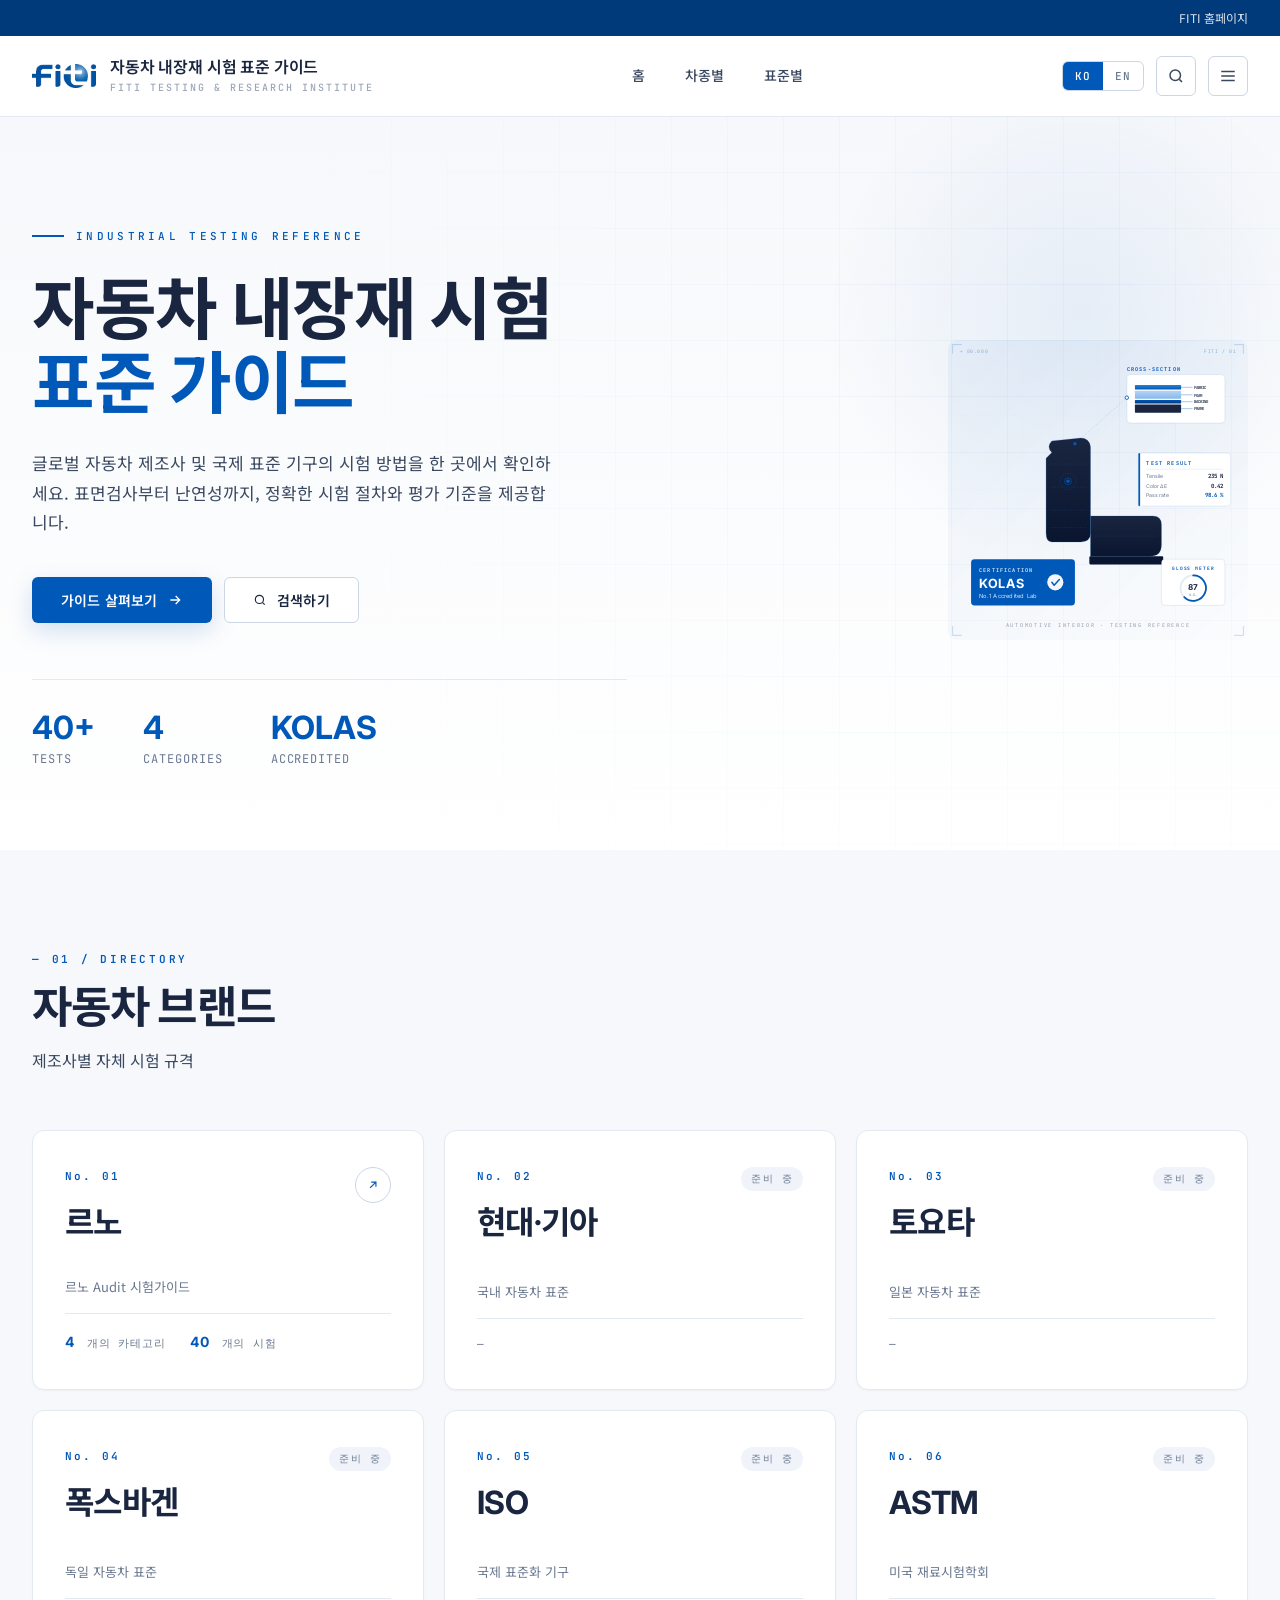
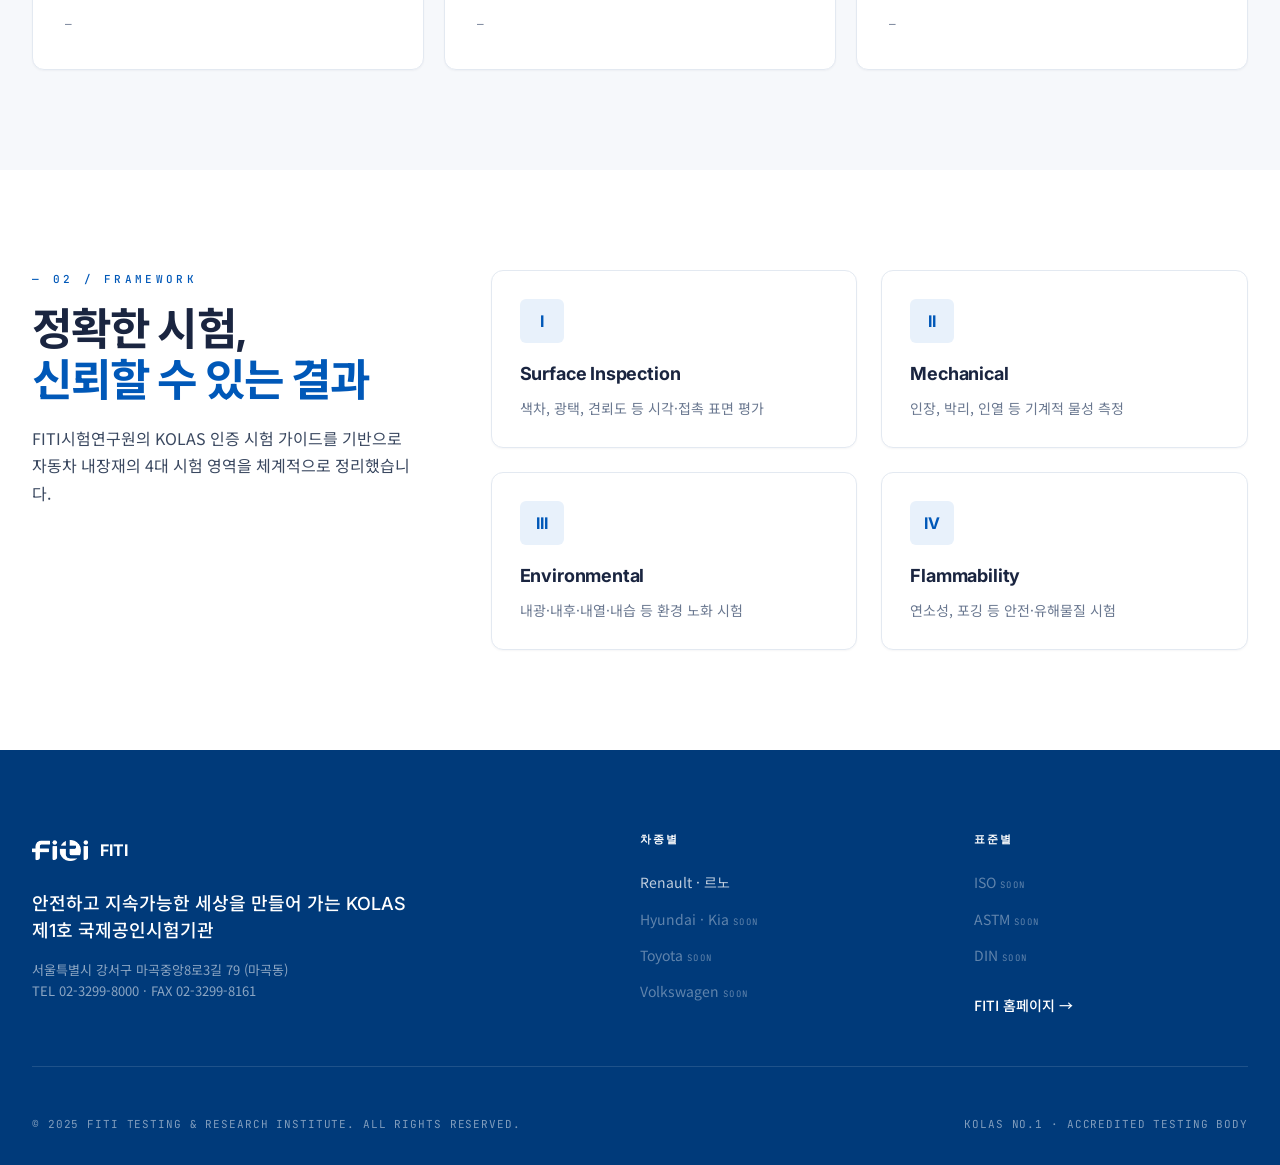
==== commit 7851d216: "Add files via upload" ====
--- a/index.html
+++ b/index.html
@@ -15,11 +15,7 @@
   <div class="utility-bar">
     <div class="container">
       <div class="utility-bar__inner">
-        <a href="https://www.fiti.re.kr" target="_blank" rel="noopener">FITI 본사</a>
-        <span class="sep">|</span>
-        <a href="#">고객센터</a>
-        <span class="sep">|</span>
-        <a href="#">문의하기</a>
+        <a href="https://www.fiti.re.kr" target="_blank" rel="noopener">FITI 홈페이지</a>
       </div>
     </div>
   </div>
@@ -71,23 +67,37 @@
             </div>
           </div>
 
-          <!-- FITI 스타일 히어로 SVG - 깔끔한 블루 인포그래픽 -->
+          <!-- 시험연구원 스타일 히어로 SVG: 자동차 내장재 시험 인포그래픽 -->
           <div class="hero__visual">
-            <svg class="hero__diagram" viewBox="0 0 520 520" xmlns="http://www.w3.org/2000/svg">
+            <svg class="hero__diagram" viewBox="0 0 520 520" xmlns="http://www.w3.org/2000/svg" aria-label="Automotive interior testing infographic">
               <defs>
                 <linearGradient id="bgGrad" x1="0%" y1="0%" x2="100%" y2="100%">
-                  <stop offset="0%" stop-color="#0058b8" stop-opacity="0.06"/>
-                  <stop offset="100%" stop-color="#0058b8" stop-opacity="0.02"/>
-                </linearGradient>
-                <linearGradient id="cardGrad" x1="0%" y1="0%" x2="0%" y2="100%">
-                  <stop offset="0%" stop-color="#ffffff"/>
-                  <stop offset="100%" stop-color="#f6f8fb"/>
+                  <stop offset="0%" stop-color="#0058b8" stop-opacity="0.05"/>
+                  <stop offset="100%" stop-color="#0058b8" stop-opacity="0.01"/>
+                </linearGradient>
+                <linearGradient id="seatGrad" x1="0%" y1="0%" x2="0%" y2="100%">
+                  <stop offset="0%" stop-color="#1a2540"/>
+                  <stop offset="100%" stop-color="#0a1530"/>
+                </linearGradient>
+                <linearGradient id="layerTop" x1="0%" y1="0%" x2="0%" y2="100%">
+                  <stop offset="0%" stop-color="#2a7fd6"/>
+                  <stop offset="100%" stop-color="#0058b8"/>
+                </linearGradient>
+                <linearGradient id="layerMid" x1="0%" y1="0%" x2="0%" y2="100%">
+                  <stop offset="0%" stop-color="#b5d4f4"/>
+                  <stop offset="100%" stop-color="#85b7eb"/>
+                </linearGradient>
+                <linearGradient id="layerBase" x1="0%" y1="0%" x2="0%" y2="100%">
+                  <stop offset="0%" stop-color="#0058b8"/>
+                  <stop offset="100%" stop-color="#003a7a"/>
                 </linearGradient>
               </defs>
 
-              <!-- Background grid -->
+              <!-- Background -->
               <rect width="520" height="520" fill="url(#bgGrad)" rx="16"/>
-              <g stroke="#0058b8" stroke-opacity="0.06" stroke-width="0.5">
+
+              <!-- Technical grid -->
+              <g stroke="#0058b8" stroke-opacity="0.05" stroke-width="0.5">
                 <line x1="0" y1="130" x2="520" y2="130"/>
                 <line x1="0" y1="260" x2="520" y2="260"/>
                 <line x1="0" y1="390" x2="520" y2="390"/>
@@ -96,72 +106,137 @@
                 <line x1="390" y1="0" x2="390" y2="520"/>
               </g>
 
-              <!-- Center hub - circle representing FITI symbol -->
-              <g transform="translate(260, 260)">
-                <circle r="68" fill="#0058b8"/>
-                <circle r="68" fill="none" stroke="#fff" stroke-width="1" stroke-opacity="0.3"/>
-                <!-- Cross mark from FITI logo -->
-                <line x1="-26" y1="0" x2="26" y2="0" stroke="#fff" stroke-width="3"/>
-                <line x1="0" y1="-26" x2="0" y2="26" stroke="#fff" stroke-width="3"/>
-                <text y="48" text-anchor="middle" fill="#fff" font-family="Inter, sans-serif" font-weight="700" font-size="11" letter-spacing="2">FITI</text>
-              </g>
-
-              <!-- Connecting lines to category cards -->
-              <g stroke="#0058b8" stroke-width="1" stroke-opacity="0.3" stroke-dasharray="3 3" fill="none">
-                <line x1="260" y1="192" x2="120" y2="100"/>
-                <line x1="328" y1="260" x2="430" y2="120"/>
-                <line x1="260" y1="328" x2="400" y2="420"/>
-                <line x1="192" y1="260" x2="90" y2="400"/>
-              </g>
-
-              <!-- Category cards (4 corners) -->
-              <!-- Top Left: Surface -->
-              <g transform="translate(48, 48)">
-                <rect width="140" height="92" rx="8" fill="url(#cardGrad)" stroke="#0058b8" stroke-opacity="0.2" stroke-width="1"/>
-                <rect x="0" y="0" width="3" height="92" fill="#0058b8" rx="2"/>
-                <text x="14" y="26" fill="#0058b8" font-family="JetBrains Mono, monospace" font-size="9" font-weight="600" letter-spacing="2">I · SURFACE</text>
-                <text x="14" y="50" fill="#1a2540" font-family="Inter, sans-serif" font-weight="700" font-size="14">표면검사</text>
-                <text x="14" y="70" fill="#6a7890" font-family="Inter, sans-serif" font-size="10">10 tests · Color · Gloss</text>
-                <circle cx="125" cy="76" r="4" fill="#0058b8"/>
-              </g>
-
-              <!-- Top Right: Mechanical -->
-              <g transform="translate(332, 48)">
-                <rect width="140" height="92" rx="8" fill="url(#cardGrad)" stroke="#0058b8" stroke-opacity="0.2" stroke-width="1"/>
-                <rect x="0" y="0" width="3" height="92" fill="#0058b8" rx="2"/>
-                <text x="14" y="26" fill="#0058b8" font-family="JetBrains Mono, monospace" font-size="9" font-weight="600" letter-spacing="2">II · MECHANICAL</text>
-                <text x="14" y="50" fill="#1a2540" font-family="Inter, sans-serif" font-weight="700" font-size="14">기계적 특성</text>
-                <text x="14" y="70" fill="#6a7890" font-family="Inter, sans-serif" font-size="10">21 tests · Tensile · Tear</text>
-                <circle cx="125" cy="76" r="4" fill="#0058b8"/>
-              </g>
-
-              <!-- Bottom Right: Environmental -->
-              <g transform="translate(332, 380)">
-                <rect width="140" height="92" rx="8" fill="url(#cardGrad)" stroke="#0058b8" stroke-opacity="0.2" stroke-width="1"/>
-                <rect x="0" y="0" width="3" height="92" fill="#0058b8" rx="2"/>
-                <text x="14" y="26" fill="#0058b8" font-family="JetBrains Mono, monospace" font-size="9" font-weight="600" letter-spacing="2">III · ENVIRO</text>
-                <text x="14" y="50" fill="#1a2540" font-family="Inter, sans-serif" font-weight="700" font-size="14">내환경 처리</text>
-                <text x="14" y="70" fill="#6a7890" font-family="Inter, sans-serif" font-size="10">7 tests · Light · Heat</text>
-                <circle cx="125" cy="76" r="4" fill="#0058b8"/>
-              </g>
-
-              <!-- Bottom Left: Flammability -->
-              <g transform="translate(48, 380)">
-                <rect width="140" height="92" rx="8" fill="url(#cardGrad)" stroke="#0058b8" stroke-opacity="0.2" stroke-width="1"/>
-                <rect x="0" y="0" width="3" height="92" fill="#0058b8" rx="2"/>
-                <text x="14" y="26" fill="#0058b8" font-family="JetBrains Mono, monospace" font-size="9" font-weight="600" letter-spacing="2">IV · FLAME</text>
-                <text x="14" y="50" fill="#1a2540" font-family="Inter, sans-serif" font-weight="700" font-size="14">난연성</text>
-                <text x="14" y="70" fill="#6a7890" font-family="Inter, sans-serif" font-size="10">2 tests · Burn · Fogging</text>
-                <circle cx="125" cy="76" r="4" fill="#0058b8"/>
-              </g>
-
-              <!-- Corner markers -->
-              <g stroke="#0058b8" stroke-width="1" fill="none" opacity="0.4">
+              <!-- Coordinate markers (top corners) -->
+              <g font-family="JetBrains Mono, monospace" font-size="8" fill="#0058b8" opacity="0.45" letter-spacing="1">
+                <text x="20" y="22">+ 00.000</text>
+                <text x="500" y="22" text-anchor="end">FITI / 01</text>
+              </g>
+
+              <!-- Center: Car seat side view -->
+              <g transform="translate(180, 195)">
+                <!-- Seat backrest -->
+                <path d="M 0 0
+                         Q -10 -10 0 -20
+                         L 50 -25
+                         Q 65 -25 67 -10
+                         L 67 140
+                         Q 67 155 50 155
+                         L 0 155
+                         Q -10 155 -10 140
+                         L -10 10 Z"
+                      fill="url(#seatGrad)" stroke="#0058b8" stroke-width="1.2" stroke-opacity="0.3"/>
+                <!-- Stitching lines -->
+                <line x1="-3" y1="20" x2="60" y2="20" stroke="#2a7fd6" stroke-width="0.5" stroke-dasharray="2 2" opacity="0.6"/>
+                <line x1="-3" y1="60" x2="60" y2="60" stroke="#2a7fd6" stroke-width="0.5" stroke-dasharray="2 2" opacity="0.6"/>
+                <line x1="-3" y1="100" x2="60" y2="100" stroke="#2a7fd6" stroke-width="0.5" stroke-dasharray="2 2" opacity="0.6"/>
+                <line x1="-3" y1="130" x2="60" y2="130" stroke="#2a7fd6" stroke-width="0.5" stroke-dasharray="2 2" opacity="0.6"/>
+
+                <!-- Seat cushion -->
+                <path d="M 67 110
+                         L 175 110
+                         Q 190 110 190 125
+                         L 190 160
+                         Q 190 180 170 180
+                         L 67 180 Z"
+                      fill="url(#seatGrad)" stroke="#0058b8" stroke-width="1.2" stroke-opacity="0.3"/>
+                <line x1="75" y1="145" x2="180" y2="145" stroke="#2a7fd6" stroke-width="0.5" stroke-dasharray="2 2" opacity="0.6"/>
+
+                <!-- Seat base -->
+                <rect x="65" y="180" width="128" height="14" fill="#0a1530" stroke="#0058b8" stroke-width="0.4" stroke-opacity="0.3" rx="2"/>
+
+                <!-- Sample point marker on seat -->
+                <g transform="translate(28, 50)">
+                  <circle r="14" fill="none" stroke="#0058b8" stroke-width="1" stroke-dasharray="2 2" opacity="0.7"/>
+                  <circle r="3" fill="#0058b8"/>
+                  <circle r="6" fill="none" stroke="#0058b8" stroke-width="1"/>
+                </g>
+              </g>
+
+              <!-- Material cross-section (top right) -->
+              <g transform="translate(310, 60)">
+                <text x="0" y="-6" font-family="JetBrains Mono, monospace" font-size="9" fill="#0058b8" font-weight="700" letter-spacing="2">CROSS-SECTION</text>
+                <rect x="0" y="0" width="170" height="84" rx="6" fill="#fff" stroke="#0058b8" stroke-opacity="0.18"/>
+
+                <!-- Layers -->
+                <g transform="translate(14, 18)">
+                  <rect x="0" y="0" width="80" height="8" fill="url(#layerTop)" rx="1"/>
+                  <rect x="0" y="10" width="80" height="14" fill="url(#layerMid)" rx="1"/>
+                  <rect x="0" y="26" width="80" height="6" fill="url(#layerBase)" rx="1"/>
+                  <rect x="0" y="34" width="80" height="14" fill="#1a2540" rx="1"/>
+
+                  <!-- Connector lines -->
+                  <line x1="80" y1="4"  x2="100" y2="4"  stroke="#0058b8" stroke-width="0.6"/>
+                  <line x1="80" y1="17" x2="100" y2="17" stroke="#0058b8" stroke-width="0.6"/>
+                  <line x1="80" y1="29" x2="100" y2="29" stroke="#0058b8" stroke-width="0.6"/>
+                  <line x1="80" y1="41" x2="100" y2="41" stroke="#0058b8" stroke-width="0.6"/>
+
+                  <!-- Labels -->
+                  <text x="103" y="7"  font-family="JetBrains Mono, monospace" font-size="7" fill="#1a2540" font-weight="600">FABRIC</text>
+                  <text x="103" y="20" font-family="JetBrains Mono, monospace" font-size="7" fill="#1a2540" font-weight="600">FOAM</text>
+                  <text x="103" y="32" font-family="JetBrains Mono, monospace" font-size="7" fill="#1a2540" font-weight="600">BACKING</text>
+                  <text x="103" y="44" font-family="JetBrains Mono, monospace" font-size="7" fill="#1a2540" font-weight="600">FRAME</text>
+                </g>
+              </g>
+
+              <!-- Test data card (middle right) -->
+              <g transform="translate(330, 196)">
+                <rect width="160" height="92" rx="6" fill="#fff" stroke="#0058b8" stroke-opacity="0.18"/>
+                <rect width="3" height="92" fill="#0058b8" rx="2"/>
+                <text x="14" y="20" font-family="JetBrains Mono, monospace" font-size="9" fill="#0058b8" font-weight="700" letter-spacing="2">TEST RESULT</text>
+                <line x1="14" y1="28" x2="146" y2="28" stroke="#e3e9f1"/>
+
+                <text x="14" y="44" font-family="Inter, sans-serif" font-size="9" fill="#6a7890">Tensile</text>
+                <text x="146" y="44" text-anchor="end" font-family="JetBrains Mono, monospace" font-size="10" fill="#1a2540" font-weight="700">235 N</text>
+
+                <text x="14" y="60" font-family="Inter, sans-serif" font-size="9" fill="#6a7890">Color ΔE</text>
+                <text x="146" y="60" text-anchor="end" font-family="JetBrains Mono, monospace" font-size="10" fill="#1a2540" font-weight="700">0.42</text>
+
+                <text x="14" y="76" font-family="Inter, sans-serif" font-size="9" fill="#6a7890">Pass rate</text>
+                <text x="146" y="76" text-anchor="end" font-family="JetBrains Mono, monospace" font-size="10" fill="#0058b8" font-weight="700">98.6 %</text>
+              </g>
+
+              <!-- KOLAS badge (bottom left) -->
+              <g transform="translate(40, 380)">
+                <rect width="180" height="80" rx="6" fill="#0058b8"/>
+                <text x="14" y="22" font-family="JetBrains Mono, monospace" font-size="9" fill="#fff" font-weight="700" letter-spacing="2" opacity="0.85">CERTIFICATION</text>
+                <text x="14" y="50" font-family="Inter, sans-serif" font-size="22" fill="#fff" font-weight="700" letter-spacing="0.05em">KOLAS</text>
+                <text x="14" y="68" font-family="Inter, sans-serif" font-size="10" fill="#fff" opacity="0.85" letter-spacing="0.04em">No.1 Accredited Lab</text>
+                <g transform="translate(146, 40)">
+                  <circle r="14" fill="#fff" opacity="0.95"/>
+                  <path d="M -6 0 L -2 5 L 7 -5" stroke="#0058b8" stroke-width="2.5" fill="none" stroke-linecap="round" stroke-linejoin="round"/>
+                </g>
+              </g>
+
+              <!-- Gloss meter dial (bottom right) -->
+              <g transform="translate(370, 380)">
+                <rect width="110" height="80" rx="6" fill="#fff" stroke="#0058b8" stroke-opacity="0.18"/>
+                <text x="55" y="18" text-anchor="middle" font-family="JetBrains Mono, monospace" font-size="8" fill="#0058b8" font-weight="700" letter-spacing="1.5">GLOSS METER</text>
+
+                <g transform="translate(55, 50)">
+                  <circle r="22" fill="none" stroke="#e3e9f1" stroke-width="3"/>
+                  <path d="M 0 -22 A 22 22 0 1 1 -15.5 15.5" fill="none" stroke="#0058b8" stroke-width="3" stroke-linecap="round"/>
+                  <text y="3" text-anchor="middle" font-family="Inter, sans-serif" font-size="14" fill="#1a2540" font-weight="700">87</text>
+                  <text y="13" text-anchor="middle" font-family="JetBrains Mono, monospace" font-size="6" fill="#6a7890">U.G.</text>
+                </g>
+              </g>
+
+              <!-- Connector dots between seat and cross-section -->
+              <g>
+                <line x1="220" y1="180" x2="310" y2="100" stroke="#0058b8" stroke-width="0.6" stroke-dasharray="3 3" opacity="0.4"/>
+                <circle cx="220" cy="180" r="3" fill="#0058b8"/>
+                <circle cx="310" cy="100" r="3" fill="#fff" stroke="#0058b8" stroke-width="1.5"/>
+              </g>
+
+              <!-- Corner crosshairs -->
+              <g stroke="#0058b8" stroke-width="1" fill="none" opacity="0.35">
                 <path d="M 8 8 L 8 24 M 8 8 L 24 8"/>
                 <path d="M 512 8 L 496 8 M 512 8 L 512 24"/>
                 <path d="M 8 512 L 8 496 M 8 512 L 24 512"/>
                 <path d="M 512 512 L 496 512 M 512 512 L 512 496"/>
               </g>
+
+              <!-- Bottom signature label -->
+              <text x="260" y="497" text-anchor="middle" font-family="JetBrains Mono, monospace" font-size="9" fill="#6a7890" letter-spacing="3" opacity="0.7">AUTOMOTIVE INTERIOR · TESTING REFERENCE</text>
             </svg>
           </div>
         </div>
--- a/assets/css/main.css
+++ b/assets/css/main.css
@@ -137,30 +137,13 @@
   text-decoration: none;
 }
 .brand__mark {
-  width: 44px;
+  width: 64px;
   height: 44px;
-  background: var(--fiti-blue);
-  border-radius: 50%;
-  display: flex;
-  align-items: center;
-  justify-content: center;
-  position: relative;
+  background-image: url('../img/fiti-symbol.png');
+  background-repeat: no-repeat;
+  background-position: center;
+  background-size: contain;
   flex-shrink: 0;
-  box-shadow: var(--shadow-blue);
-}
-.brand__mark::before {
-  content: "";
-  position: absolute;
-  width: 18px;
-  height: 2px;
-  background: #fff;
-}
-.brand__mark::after {
-  content: "";
-  position: absolute;
-  width: 2px;
-  height: 18px;
-  background: #fff;
 }
 .brand__text { display: flex; flex-direction: column; line-height: 1.1; }
 .brand__name {
@@ -222,7 +205,8 @@
 }
 .lang-toggle button:not(.active):hover { color: var(--fiti-blue); background: var(--fiti-sky); }
 
-.search-btn, .menu-btn {
+.header__actions .search-btn,
+.header__actions .menu-btn {
   width: 40px; height: 40px;
   border: 1px solid var(--line-strong);
   border-radius: var(--radius);
@@ -230,8 +214,10 @@
   color: var(--text-body);
   transition: all 0.2s ease;
   background: #fff;
-}
-.search-btn:hover, .menu-btn:hover {
+  flex-shrink: 0;
+}
+.header__actions .search-btn:hover,
+.header__actions .menu-btn:hover {
   color: var(--fiti-blue);
   border-color: var(--fiti-blue);
   background: var(--fiti-sky);
@@ -313,6 +299,7 @@
 .btn {
   display: inline-flex;
   align-items: center;
+  justify-content: center;
   gap: 10px;
   padding: 14px 28px;
   font-size: 14px;
@@ -323,7 +310,12 @@
   cursor: pointer;
   border: 1px solid transparent;
   font-family: var(--font-body);
-}
+  white-space: nowrap;
+  line-height: 1;
+  flex-shrink: 0;
+  word-break: keep-all;
+}
+.btn span { white-space: nowrap; }
 .btn--primary {
   background: var(--fiti-blue);
   color: #fff;
@@ -1043,27 +1035,12 @@
   margin-bottom: 20px;
 }
 .footer__brand-mark .mark {
-  width: 36px; height: 36px;
-  background: #fff;
-  color: var(--fiti-blue);
-  border-radius: 50%;
-  display: flex; align-items: center; justify-content: center;
-  font-family: var(--font-display);
-  font-weight: 700;
-  font-size: 14px;
-  position: relative;
-}
-.footer__brand-mark .mark::before {
-  content: "";
-  position: absolute;
-  width: 14px; height: 1.5px;
-  background: var(--fiti-blue);
-}
-.footer__brand-mark .mark::after {
-  content: "";
-  position: absolute;
-  width: 1.5px; height: 14px;
-  background: var(--fiti-blue);
+  width: 56px; height: 40px;
+  background-image: url('../img/fiti-symbol.png');
+  background-repeat: no-repeat;
+  background-position: center;
+  background-size: contain;
+  filter: brightness(0) invert(1);
 }
 .footer__brand-mark .name {
   font-family: var(--font-display);
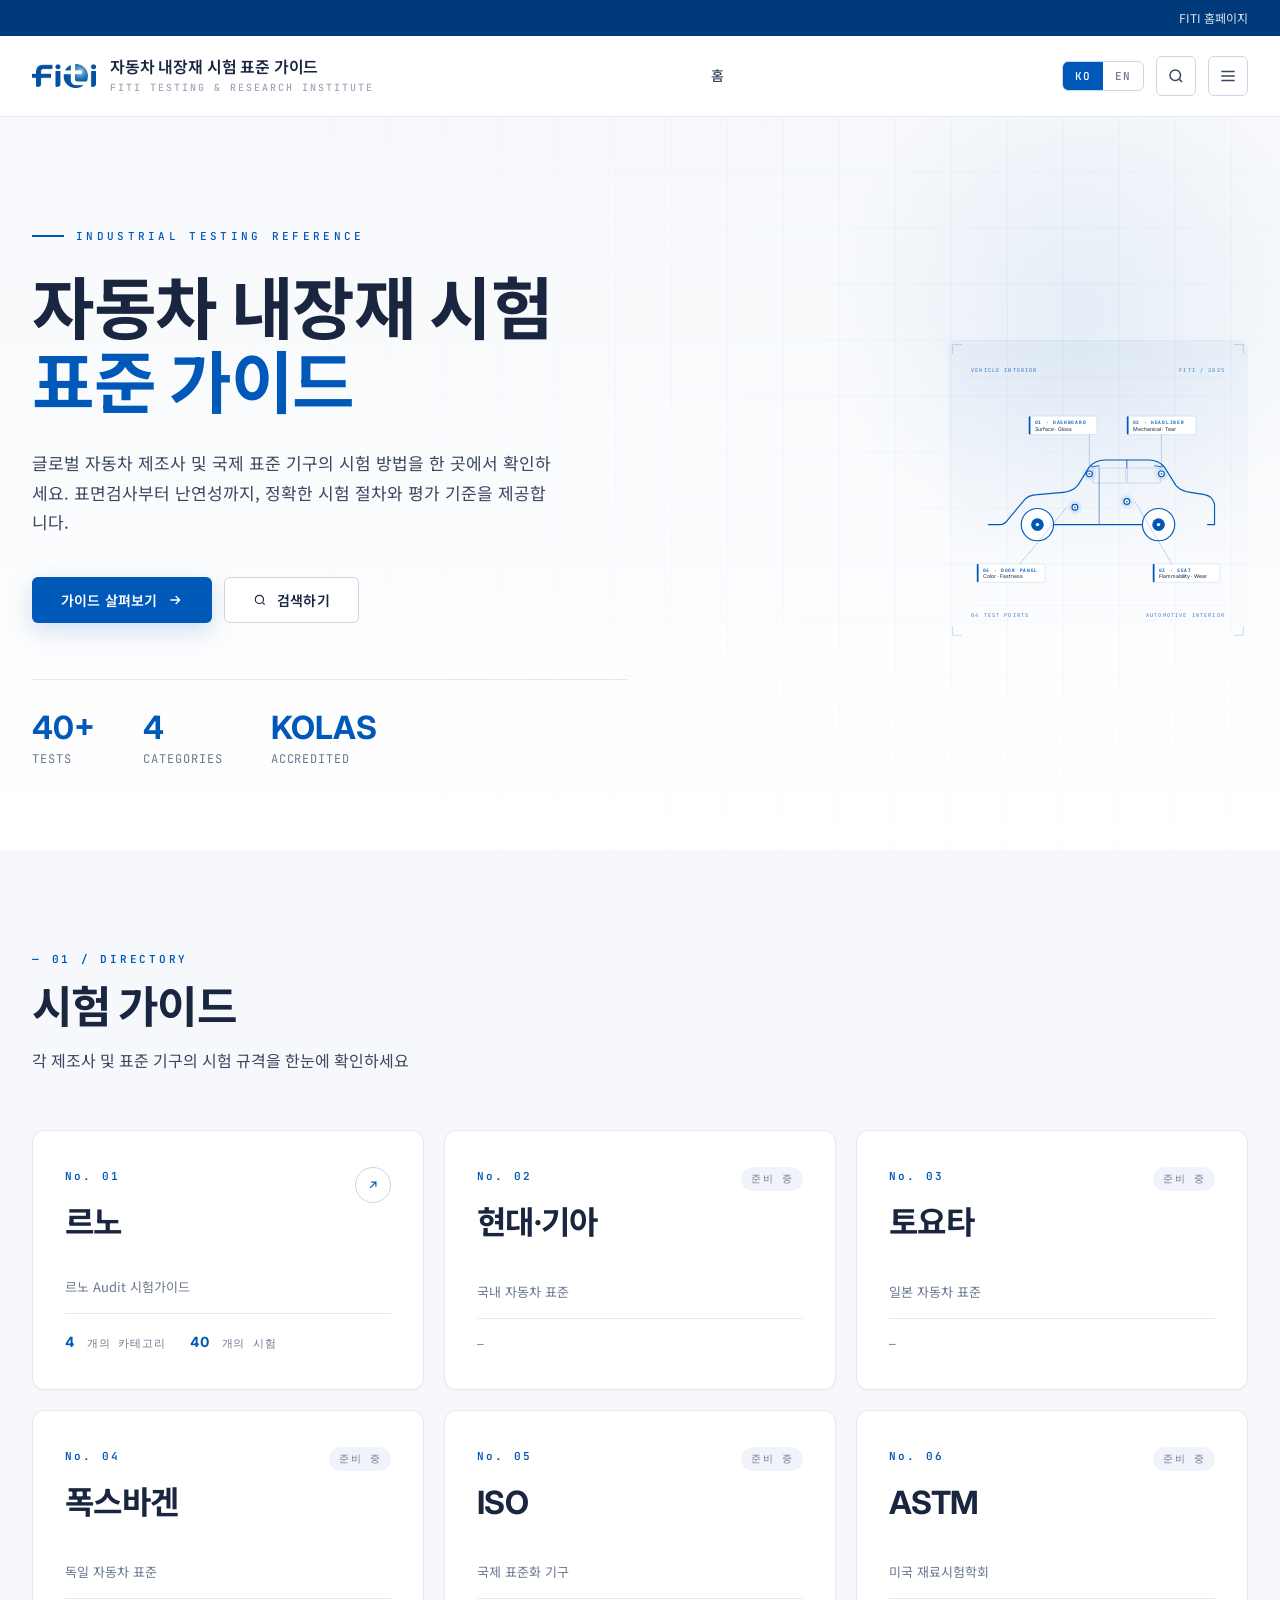
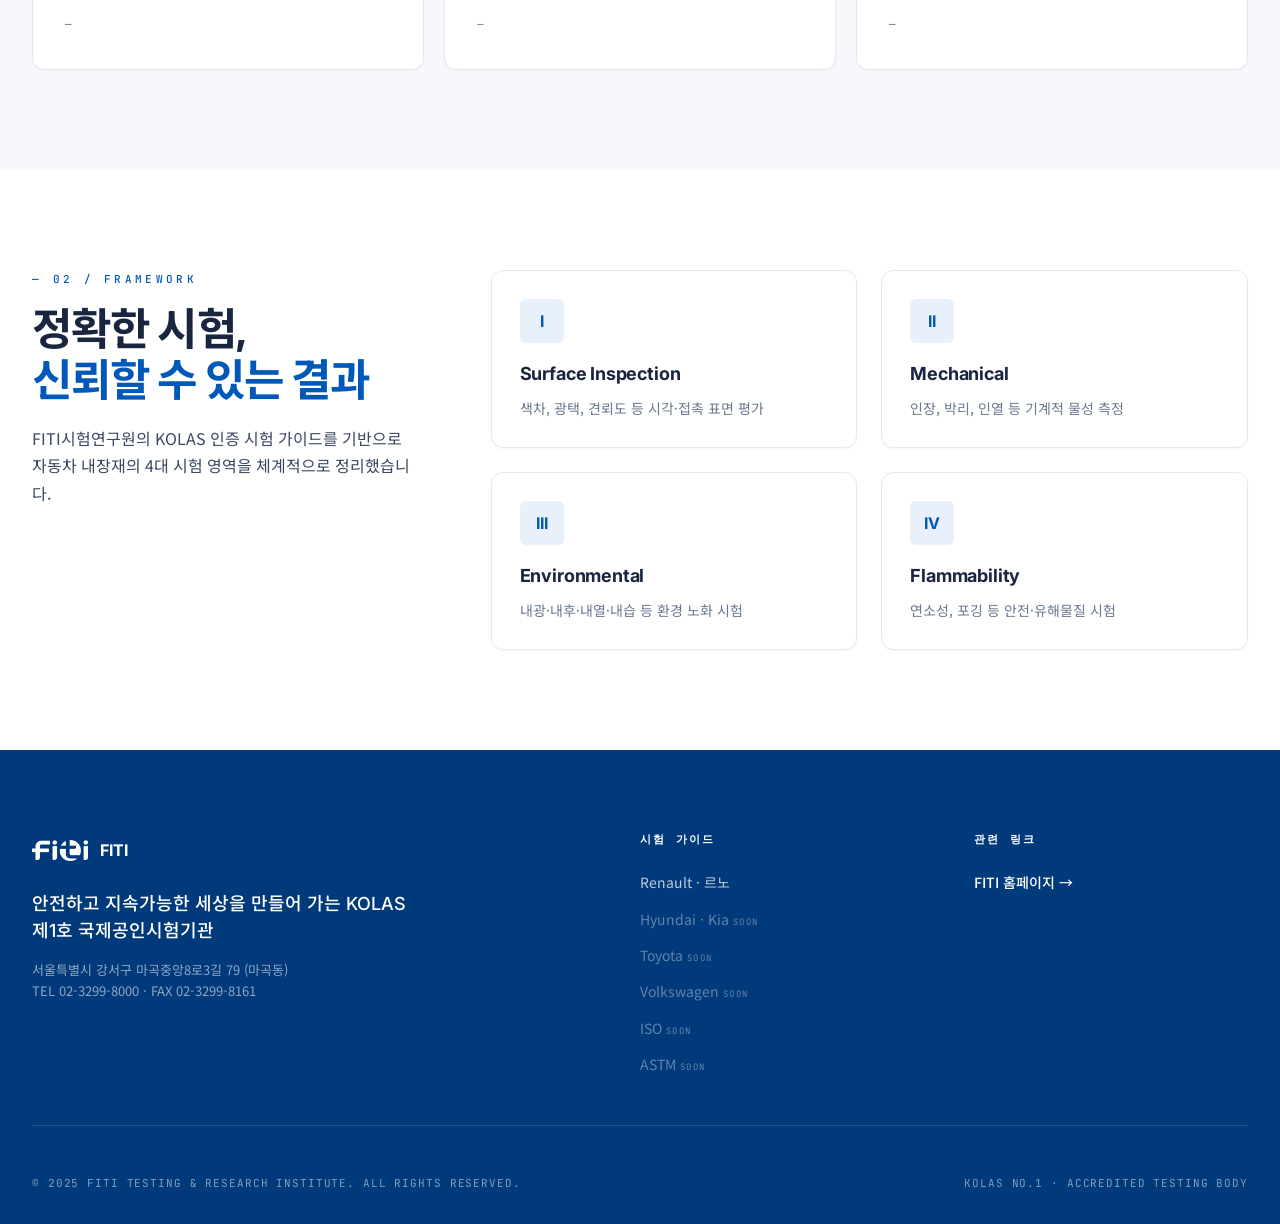
==== commit f67d7178: "Add files via upload" ====
--- a/index.html
+++ b/index.html
@@ -40,7 +40,7 @@
               표면검사부터 난연성까지, 정확한 시험 절차와 평가 기준을 제공합니다.
             </p>
             <div class="hero__cta">
-              <a href="#brands" class="btn btn--primary">
+              <a href="#guides" class="btn btn--primary">
                 <span data-i18n="hero.ctaPrimary">가이드 살펴보기</span>
                 <svg class="arrow" viewBox="0 0 24 24" fill="none" stroke="currentColor" stroke-width="2"><path d="M5 12h14M13 6l6 6-6 6"/></svg>
               </a>
@@ -67,164 +67,151 @@
             </div>
           </div>
 
-          <!-- 시험연구원 스타일 히어로 SVG: 자동차 내장재 시험 인포그래픽 -->
+          <!-- 자동차 측면 라인 드로잉 + 시험 포인트 마커 -->
           <div class="hero__visual">
-            <svg class="hero__diagram" viewBox="0 0 520 520" xmlns="http://www.w3.org/2000/svg" aria-label="Automotive interior testing infographic">
+            <svg class="hero__diagram" viewBox="0 0 520 520" xmlns="http://www.w3.org/2000/svg" aria-label="Vehicle testing points diagram">
               <defs>
-                <linearGradient id="bgGrad" x1="0%" y1="0%" x2="100%" y2="100%">
-                  <stop offset="0%" stop-color="#0058b8" stop-opacity="0.05"/>
-                  <stop offset="100%" stop-color="#0058b8" stop-opacity="0.01"/>
+                <linearGradient id="bgFade" x1="0%" y1="0%" x2="0%" y2="100%">
+                  <stop offset="0%" stop-color="#0058b8" stop-opacity="0.04"/>
+                  <stop offset="100%" stop-color="#0058b8" stop-opacity="0"/>
                 </linearGradient>
-                <linearGradient id="seatGrad" x1="0%" y1="0%" x2="0%" y2="100%">
-                  <stop offset="0%" stop-color="#1a2540"/>
-                  <stop offset="100%" stop-color="#0a1530"/>
-                </linearGradient>
-                <linearGradient id="layerTop" x1="0%" y1="0%" x2="0%" y2="100%">
-                  <stop offset="0%" stop-color="#2a7fd6"/>
-                  <stop offset="100%" stop-color="#0058b8"/>
-                </linearGradient>
-                <linearGradient id="layerMid" x1="0%" y1="0%" x2="0%" y2="100%">
-                  <stop offset="0%" stop-color="#b5d4f4"/>
-                  <stop offset="100%" stop-color="#85b7eb"/>
-                </linearGradient>
-                <linearGradient id="layerBase" x1="0%" y1="0%" x2="0%" y2="100%">
-                  <stop offset="0%" stop-color="#0058b8"/>
-                  <stop offset="100%" stop-color="#003a7a"/>
-                </linearGradient>
+                <radialGradient id="markerGlow">
+                  <stop offset="0%" stop-color="#0058b8" stop-opacity="0.25"/>
+                  <stop offset="100%" stop-color="#0058b8" stop-opacity="0"/>
+                </radialGradient>
               </defs>
 
               <!-- Background -->
-              <rect width="520" height="520" fill="url(#bgGrad)" rx="16"/>
-
-              <!-- Technical grid -->
+              <rect width="520" height="520" fill="url(#bgFade)" rx="16"/>
+
+              <!-- Subtle grid (faint) -->
               <g stroke="#0058b8" stroke-opacity="0.05" stroke-width="0.5">
-                <line x1="0" y1="130" x2="520" y2="130"/>
-                <line x1="0" y1="260" x2="520" y2="260"/>
-                <line x1="0" y1="390" x2="520" y2="390"/>
-                <line x1="130" y1="0" x2="130" y2="520"/>
-                <line x1="260" y1="0" x2="260" y2="520"/>
-                <line x1="390" y1="0" x2="390" y2="520"/>
-              </g>
-
-              <!-- Coordinate markers (top corners) -->
-              <g font-family="JetBrains Mono, monospace" font-size="8" fill="#0058b8" opacity="0.45" letter-spacing="1">
-                <text x="20" y="22">+ 00.000</text>
-                <text x="500" y="22" text-anchor="end">FITI / 01</text>
-              </g>
-
-              <!-- Center: Car seat side view -->
-              <g transform="translate(180, 195)">
-                <!-- Seat backrest -->
-                <path d="M 0 0
-                         Q -10 -10 0 -20
-                         L 50 -25
-                         Q 65 -25 67 -10
-                         L 67 140
-                         Q 67 155 50 155
-                         L 0 155
-                         Q -10 155 -10 140
-                         L -10 10 Z"
-                      fill="url(#seatGrad)" stroke="#0058b8" stroke-width="1.2" stroke-opacity="0.3"/>
-                <!-- Stitching lines -->
-                <line x1="-3" y1="20" x2="60" y2="20" stroke="#2a7fd6" stroke-width="0.5" stroke-dasharray="2 2" opacity="0.6"/>
-                <line x1="-3" y1="60" x2="60" y2="60" stroke="#2a7fd6" stroke-width="0.5" stroke-dasharray="2 2" opacity="0.6"/>
-                <line x1="-3" y1="100" x2="60" y2="100" stroke="#2a7fd6" stroke-width="0.5" stroke-dasharray="2 2" opacity="0.6"/>
-                <line x1="-3" y1="130" x2="60" y2="130" stroke="#2a7fd6" stroke-width="0.5" stroke-dasharray="2 2" opacity="0.6"/>
-
-                <!-- Seat cushion -->
-                <path d="M 67 110
-                         L 175 110
-                         Q 190 110 190 125
-                         L 190 160
-                         Q 190 180 170 180
-                         L 67 180 Z"
-                      fill="url(#seatGrad)" stroke="#0058b8" stroke-width="1.2" stroke-opacity="0.3"/>
-                <line x1="75" y1="145" x2="180" y2="145" stroke="#2a7fd6" stroke-width="0.5" stroke-dasharray="2 2" opacity="0.6"/>
-
-                <!-- Seat base -->
-                <rect x="65" y="180" width="128" height="14" fill="#0a1530" stroke="#0058b8" stroke-width="0.4" stroke-opacity="0.3" rx="2"/>
-
-                <!-- Sample point marker on seat -->
-                <g transform="translate(28, 50)">
-                  <circle r="14" fill="none" stroke="#0058b8" stroke-width="1" stroke-dasharray="2 2" opacity="0.7"/>
-                  <circle r="3" fill="#0058b8"/>
-                  <circle r="6" fill="none" stroke="#0058b8" stroke-width="1"/>
-                </g>
-              </g>
-
-              <!-- Material cross-section (top right) -->
-              <g transform="translate(310, 60)">
-                <text x="0" y="-6" font-family="JetBrains Mono, monospace" font-size="9" fill="#0058b8" font-weight="700" letter-spacing="2">CROSS-SECTION</text>
-                <rect x="0" y="0" width="170" height="84" rx="6" fill="#fff" stroke="#0058b8" stroke-opacity="0.18"/>
-
-                <!-- Layers -->
-                <g transform="translate(14, 18)">
-                  <rect x="0" y="0" width="80" height="8" fill="url(#layerTop)" rx="1"/>
-                  <rect x="0" y="10" width="80" height="14" fill="url(#layerMid)" rx="1"/>
-                  <rect x="0" y="26" width="80" height="6" fill="url(#layerBase)" rx="1"/>
-                  <rect x="0" y="34" width="80" height="14" fill="#1a2540" rx="1"/>
-
-                  <!-- Connector lines -->
-                  <line x1="80" y1="4"  x2="100" y2="4"  stroke="#0058b8" stroke-width="0.6"/>
-                  <line x1="80" y1="17" x2="100" y2="17" stroke="#0058b8" stroke-width="0.6"/>
-                  <line x1="80" y1="29" x2="100" y2="29" stroke="#0058b8" stroke-width="0.6"/>
-                  <line x1="80" y1="41" x2="100" y2="41" stroke="#0058b8" stroke-width="0.6"/>
-
-                  <!-- Labels -->
-                  <text x="103" y="7"  font-family="JetBrains Mono, monospace" font-size="7" fill="#1a2540" font-weight="600">FABRIC</text>
-                  <text x="103" y="20" font-family="JetBrains Mono, monospace" font-size="7" fill="#1a2540" font-weight="600">FOAM</text>
-                  <text x="103" y="32" font-family="JetBrains Mono, monospace" font-size="7" fill="#1a2540" font-weight="600">BACKING</text>
-                  <text x="103" y="44" font-family="JetBrains Mono, monospace" font-size="7" fill="#1a2540" font-weight="600">FRAME</text>
-                </g>
-              </g>
-
-              <!-- Test data card (middle right) -->
-              <g transform="translate(330, 196)">
-                <rect width="160" height="92" rx="6" fill="#fff" stroke="#0058b8" stroke-opacity="0.18"/>
-                <rect width="3" height="92" fill="#0058b8" rx="2"/>
-                <text x="14" y="20" font-family="JetBrains Mono, monospace" font-size="9" fill="#0058b8" font-weight="700" letter-spacing="2">TEST RESULT</text>
-                <line x1="14" y1="28" x2="146" y2="28" stroke="#e3e9f1"/>
-
-                <text x="14" y="44" font-family="Inter, sans-serif" font-size="9" fill="#6a7890">Tensile</text>
-                <text x="146" y="44" text-anchor="end" font-family="JetBrains Mono, monospace" font-size="10" fill="#1a2540" font-weight="700">235 N</text>
-
-                <text x="14" y="60" font-family="Inter, sans-serif" font-size="9" fill="#6a7890">Color ΔE</text>
-                <text x="146" y="60" text-anchor="end" font-family="JetBrains Mono, monospace" font-size="10" fill="#1a2540" font-weight="700">0.42</text>
-
-                <text x="14" y="76" font-family="Inter, sans-serif" font-size="9" fill="#6a7890">Pass rate</text>
-                <text x="146" y="76" text-anchor="end" font-family="JetBrains Mono, monospace" font-size="10" fill="#0058b8" font-weight="700">98.6 %</text>
-              </g>
-
-              <!-- KOLAS badge (bottom left) -->
-              <g transform="translate(40, 380)">
-                <rect width="180" height="80" rx="6" fill="#0058b8"/>
-                <text x="14" y="22" font-family="JetBrains Mono, monospace" font-size="9" fill="#fff" font-weight="700" letter-spacing="2" opacity="0.85">CERTIFICATION</text>
-                <text x="14" y="50" font-family="Inter, sans-serif" font-size="22" fill="#fff" font-weight="700" letter-spacing="0.05em">KOLAS</text>
-                <text x="14" y="68" font-family="Inter, sans-serif" font-size="10" fill="#fff" opacity="0.85" letter-spacing="0.04em">No.1 Accredited Lab</text>
-                <g transform="translate(146, 40)">
-                  <circle r="14" fill="#fff" opacity="0.95"/>
-                  <path d="M -6 0 L -2 5 L 7 -5" stroke="#0058b8" stroke-width="2.5" fill="none" stroke-linecap="round" stroke-linejoin="round"/>
-                </g>
-              </g>
-
-              <!-- Gloss meter dial (bottom right) -->
-              <g transform="translate(370, 380)">
-                <rect width="110" height="80" rx="6" fill="#fff" stroke="#0058b8" stroke-opacity="0.18"/>
-                <text x="55" y="18" text-anchor="middle" font-family="JetBrains Mono, monospace" font-size="8" fill="#0058b8" font-weight="700" letter-spacing="1.5">GLOSS METER</text>
-
-                <g transform="translate(55, 50)">
-                  <circle r="22" fill="none" stroke="#e3e9f1" stroke-width="3"/>
-                  <path d="M 0 -22 A 22 22 0 1 1 -15.5 15.5" fill="none" stroke="#0058b8" stroke-width="3" stroke-linecap="round"/>
-                  <text y="3" text-anchor="middle" font-family="Inter, sans-serif" font-size="14" fill="#1a2540" font-weight="700">87</text>
-                  <text y="13" text-anchor="middle" font-family="JetBrains Mono, monospace" font-size="6" fill="#6a7890">U.G.</text>
-                </g>
-              </g>
-
-              <!-- Connector dots between seat and cross-section -->
-              <g>
-                <line x1="220" y1="180" x2="310" y2="100" stroke="#0058b8" stroke-width="0.6" stroke-dasharray="3 3" opacity="0.4"/>
-                <circle cx="220" cy="180" r="3" fill="#0058b8"/>
-                <circle cx="310" cy="100" r="3" fill="#fff" stroke="#0058b8" stroke-width="1.5"/>
+                <line x1="0" y1="173" x2="520" y2="173"/>
+                <line x1="0" y1="347" x2="520" y2="347"/>
+                <line x1="173" y1="0" x2="173" y2="520"/>
+                <line x1="347" y1="0" x2="347" y2="520"/>
+              </g>
+
+              <!-- Top label -->
+              <g font-family="JetBrains Mono, monospace" font-size="9" letter-spacing="2" fill="#0058b8" opacity="0.65">
+                <text x="40" y="56" font-weight="600">VEHICLE INTERIOR</text>
+                <text x="480" y="56" text-anchor="end" font-weight="500">FITI / 2025</text>
+              </g>
+              <line x1="40" y1="64" x2="480" y2="64" stroke="#0058b8" stroke-opacity="0.15" stroke-width="0.5"/>
+
+              <!-- Car side view line drawing (centered around y=260) -->
+              <g stroke="#0058b8" stroke-width="2" fill="none" stroke-linejoin="round" stroke-linecap="round">
+                <!-- Main body silhouette: hood + roof + trunk -->
+                <path d="M 70 320
+                         L 90 320
+                         C 95 320, 100 318, 105 310
+                         L 130 280
+                         C 135 273, 145 268, 155 268
+                         L 200 264
+                         C 210 263, 218 260, 225 252
+                         L 245 220
+                         C 252 212, 262 208, 272 208
+                         L 348 208
+                         C 358 208, 368 212, 375 220
+                         L 395 252
+                         C 402 260, 410 263, 420 264
+                         L 445 268
+                         C 455 270, 460 275, 462 285
+                         L 462 320
+                         L 450 320"/>
+
+                <!-- Bottom line (chassis) -->
+                <line x1="180" y1="320" x2="340" y2="320"/>
+
+                <!-- Windows separator (roof pillars) -->
+                <line x1="248" y1="220" x2="262" y2="218" stroke-width="1.5"/>
+                <line x1="372" y1="220" x2="358" y2="218" stroke-width="1.5"/>
+                <line x1="310" y1="208" x2="310" y2="222" stroke-width="1.5"/>
+
+                <!-- Door line -->
+                <line x1="262" y1="222" x2="262" y2="318" stroke-width="1"/>
+
+                <!-- Window glass hint (subtle) -->
+                <path d="M 252 222 L 308 222 L 308 248 L 252 248 Z" stroke-opacity="0.3" stroke-width="1"/>
+                <path d="M 312 222 L 368 222 L 368 248 L 312 248 Z" stroke-opacity="0.3" stroke-width="1"/>
+              </g>
+
+              <!-- Wheels -->
+              <g fill="#fff" stroke="#0058b8" stroke-width="2">
+                <circle cx="155" cy="320" r="28"/>
+                <circle cx="365" cy="320" r="28"/>
+              </g>
+              <g fill="#0058b8">
+                <circle cx="155" cy="320" r="11"/>
+                <circle cx="365" cy="320" r="11"/>
+              </g>
+              <g fill="#fff">
+                <circle cx="155" cy="320" r="3"/>
+                <circle cx="365" cy="320" r="3"/>
+              </g>
+
+              <!-- Test points / measurement markers -->
+              <!-- Point 1: Dashboard / Front (top left of cabin) -->
+              <g>
+                <circle cx="245" cy="232" r="14" fill="url(#markerGlow)"/>
+                <circle cx="245" cy="232" r="5" fill="#fff" stroke="#0058b8" stroke-width="2"/>
+                <circle cx="245" cy="232" r="1.5" fill="#0058b8"/>
+                <line x1="245" y1="218" x2="245" y2="148" stroke="#0058b8" stroke-width="0.8" stroke-dasharray="2 2"/>
+                <g transform="translate(140, 132)">
+                  <rect width="118" height="32" rx="4" fill="#fff" stroke="#0058b8" stroke-opacity="0.2"/>
+                  <rect width="3" height="32" fill="#0058b8" rx="2"/>
+                  <text x="10" y="14" font-family="JetBrains Mono, monospace" font-size="8" fill="#0058b8" font-weight="700" letter-spacing="1.2">01 · DASHBOARD</text>
+                  <text x="10" y="25" font-family="Inter, sans-serif" font-size="9" fill="#1a2540">Surface · Gloss</text>
+                </g>
+              </g>
+
+              <!-- Point 2: Roof / Headliner (top right of cabin) -->
+              <g>
+                <circle cx="370" cy="232" r="14" fill="url(#markerGlow)"/>
+                <circle cx="370" cy="232" r="5" fill="#fff" stroke="#0058b8" stroke-width="2"/>
+                <circle cx="370" cy="232" r="1.5" fill="#0058b8"/>
+                <line x1="370" y1="218" x2="370" y2="148" stroke="#0058b8" stroke-width="0.8" stroke-dasharray="2 2"/>
+                <g transform="translate(310, 132)">
+                  <rect width="120" height="32" rx="4" fill="#fff" stroke="#0058b8" stroke-opacity="0.2"/>
+                  <rect width="3" height="32" fill="#0058b8" rx="2"/>
+                  <text x="10" y="14" font-family="JetBrains Mono, monospace" font-size="8" fill="#0058b8" font-weight="700" letter-spacing="1.2">02 · HEADLINER</text>
+                  <text x="10" y="25" font-family="Inter, sans-serif" font-size="9" fill="#1a2540">Mechanical · Tear</text>
+                </g>
+              </g>
+
+              <!-- Point 3: Seat (center cabin) -->
+              <g>
+                <circle cx="310" cy="280" r="14" fill="url(#markerGlow)"/>
+                <circle cx="310" cy="280" r="5" fill="#fff" stroke="#0058b8" stroke-width="2"/>
+                <circle cx="310" cy="280" r="1.5" fill="#0058b8"/>
+                <line x1="324" y1="280" x2="395" y2="400" stroke="#0058b8" stroke-width="0.8" stroke-dasharray="2 2"/>
+                <g transform="translate(355, 388)">
+                  <rect width="116" height="32" rx="4" fill="#fff" stroke="#0058b8" stroke-opacity="0.2"/>
+                  <rect width="3" height="32" fill="#0058b8" rx="2"/>
+                  <text x="10" y="14" font-family="JetBrains Mono, monospace" font-size="8" fill="#0058b8" font-weight="700" letter-spacing="1.2">03 · SEAT</text>
+                  <text x="10" y="25" font-family="Inter, sans-serif" font-size="9" fill="#1a2540">Flammability · Wear</text>
+                </g>
+              </g>
+
+              <!-- Point 4: Door panel (lower left of cabin) -->
+              <g>
+                <circle cx="220" cy="290" r="14" fill="url(#markerGlow)"/>
+                <circle cx="220" cy="290" r="5" fill="#fff" stroke="#0058b8" stroke-width="2"/>
+                <circle cx="220" cy="290" r="1.5" fill="#0058b8"/>
+                <line x1="206" y1="290" x2="115" y2="400" stroke="#0058b8" stroke-width="0.8" stroke-dasharray="2 2"/>
+                <g transform="translate(50, 388)">
+                  <rect width="118" height="32" rx="4" fill="#fff" stroke="#0058b8" stroke-opacity="0.2"/>
+                  <rect width="3" height="32" fill="#0058b8" rx="2"/>
+                  <text x="10" y="14" font-family="JetBrains Mono, monospace" font-size="8" fill="#0058b8" font-weight="700" letter-spacing="1.2">04 · DOOR PANEL</text>
+                  <text x="10" y="25" font-family="Inter, sans-serif" font-size="9" fill="#1a2540">Color · Fastness</text>
+                </g>
+              </g>
+
+              <!-- Bottom signature -->
+              <line x1="40" y1="460" x2="480" y2="460" stroke="#0058b8" stroke-opacity="0.15" stroke-width="0.5"/>
+              <g font-family="JetBrains Mono, monospace" font-size="9" letter-spacing="2" fill="#0058b8" opacity="0.65">
+                <text x="40" y="480" font-weight="500">04 TEST POINTS</text>
+                <text x="480" y="480" text-anchor="end" font-weight="500">AUTOMOTIVE INTERIOR</text>
               </g>
 
               <!-- Corner crosshairs -->
@@ -234,23 +221,20 @@
                 <path d="M 8 512 L 8 496 M 8 512 L 24 512"/>
                 <path d="M 512 512 L 496 512 M 512 512 L 512 496"/>
               </g>
-
-              <!-- Bottom signature label -->
-              <text x="260" y="497" text-anchor="middle" font-family="JetBrains Mono, monospace" font-size="9" fill="#6a7890" letter-spacing="3" opacity="0.7">AUTOMOTIVE INTERIOR · TESTING REFERENCE</text>
             </svg>
           </div>
         </div>
       </div>
     </section>
 
-    <!-- BRANDS -->
-    <section class="section section--alt" id="brands">
+    <!-- GUIDES -->
+    <section class="section section--alt" id="guides">
       <div class="container">
         <div class="section__head">
           <div class="section__title-group">
             <div class="section__index">— 01 / DIRECTORY</div>
-            <h2 class="section__title" data-i18n="sections.brands">자동차 브랜드</h2>
-            <p class="section__desc" data-i18n="sections.brandsDesc">제조사별 자체 시험 규격을 한눈에 확인하세요</p>
+            <h2 class="section__title" data-i18n="sections.guides">시험 가이드</h2>
+            <p class="section__desc" data-i18n="sections.guidesDesc">각 제조사 및 표준 기구의 시험 규격을 한눈에 확인하세요</p>
           </div>
         </div>
 
--- a/assets/css/main.css
+++ b/assets/css/main.css
@@ -800,6 +800,76 @@
   display: inline-block;
 }
 
+/* ──── Equipment photo (시험장비 사진) ──── */
+.equipment-figure {
+  margin: 24px 0 0;
+  padding: 0;
+  display: inline-block;
+  max-width: 100%;
+}
+.equipment-figure img {
+  display: block;
+  max-width: 100%;
+  width: auto;
+  max-height: 360px;
+  border: 1px solid var(--line);
+  border-radius: var(--radius);
+  background: #fff;
+  box-shadow: var(--shadow-xs);
+  transition: transform 0.3s ease, box-shadow 0.3s ease;
+  cursor: zoom-in;
+}
+.equipment-figure img:hover {
+  transform: scale(1.02);
+  box-shadow: var(--shadow-md);
+}
+.equipment-figure figcaption {
+  margin-top: 10px;
+  font-family: var(--font-mono);
+  font-size: 11px;
+  color: var(--text-secondary);
+  letter-spacing: 0.05em;
+  text-align: center;
+}
+
+/* Lightbox overlay for image zoom */
+.image-lightbox {
+  position: fixed;
+  inset: 0;
+  background: rgba(15, 30, 60, 0.92);
+  display: none;
+  align-items: center;
+  justify-content: center;
+  z-index: 300;
+  padding: 40px;
+  cursor: zoom-out;
+  backdrop-filter: blur(8px);
+}
+.image-lightbox.active { display: flex; }
+.image-lightbox img {
+  max-width: 100%;
+  max-height: 100%;
+  border-radius: var(--radius);
+  box-shadow: var(--shadow-lg);
+}
+.image-lightbox__close {
+  position: absolute;
+  top: 24px;
+  right: 24px;
+  width: 44px;
+  height: 44px;
+  border-radius: 50%;
+  background: rgba(255,255,255,0.1);
+  color: #fff;
+  display: flex;
+  align-items: center;
+  justify-content: center;
+  cursor: pointer;
+  transition: background 0.2s;
+  border: 1px solid rgba(255,255,255,0.2);
+}
+.image-lightbox__close:hover { background: rgba(255,255,255,0.2); }
+
 @media (max-width: 768px) {
   .field { grid-template-columns: 1fr; gap: 12px; padding: 24px; }
 }
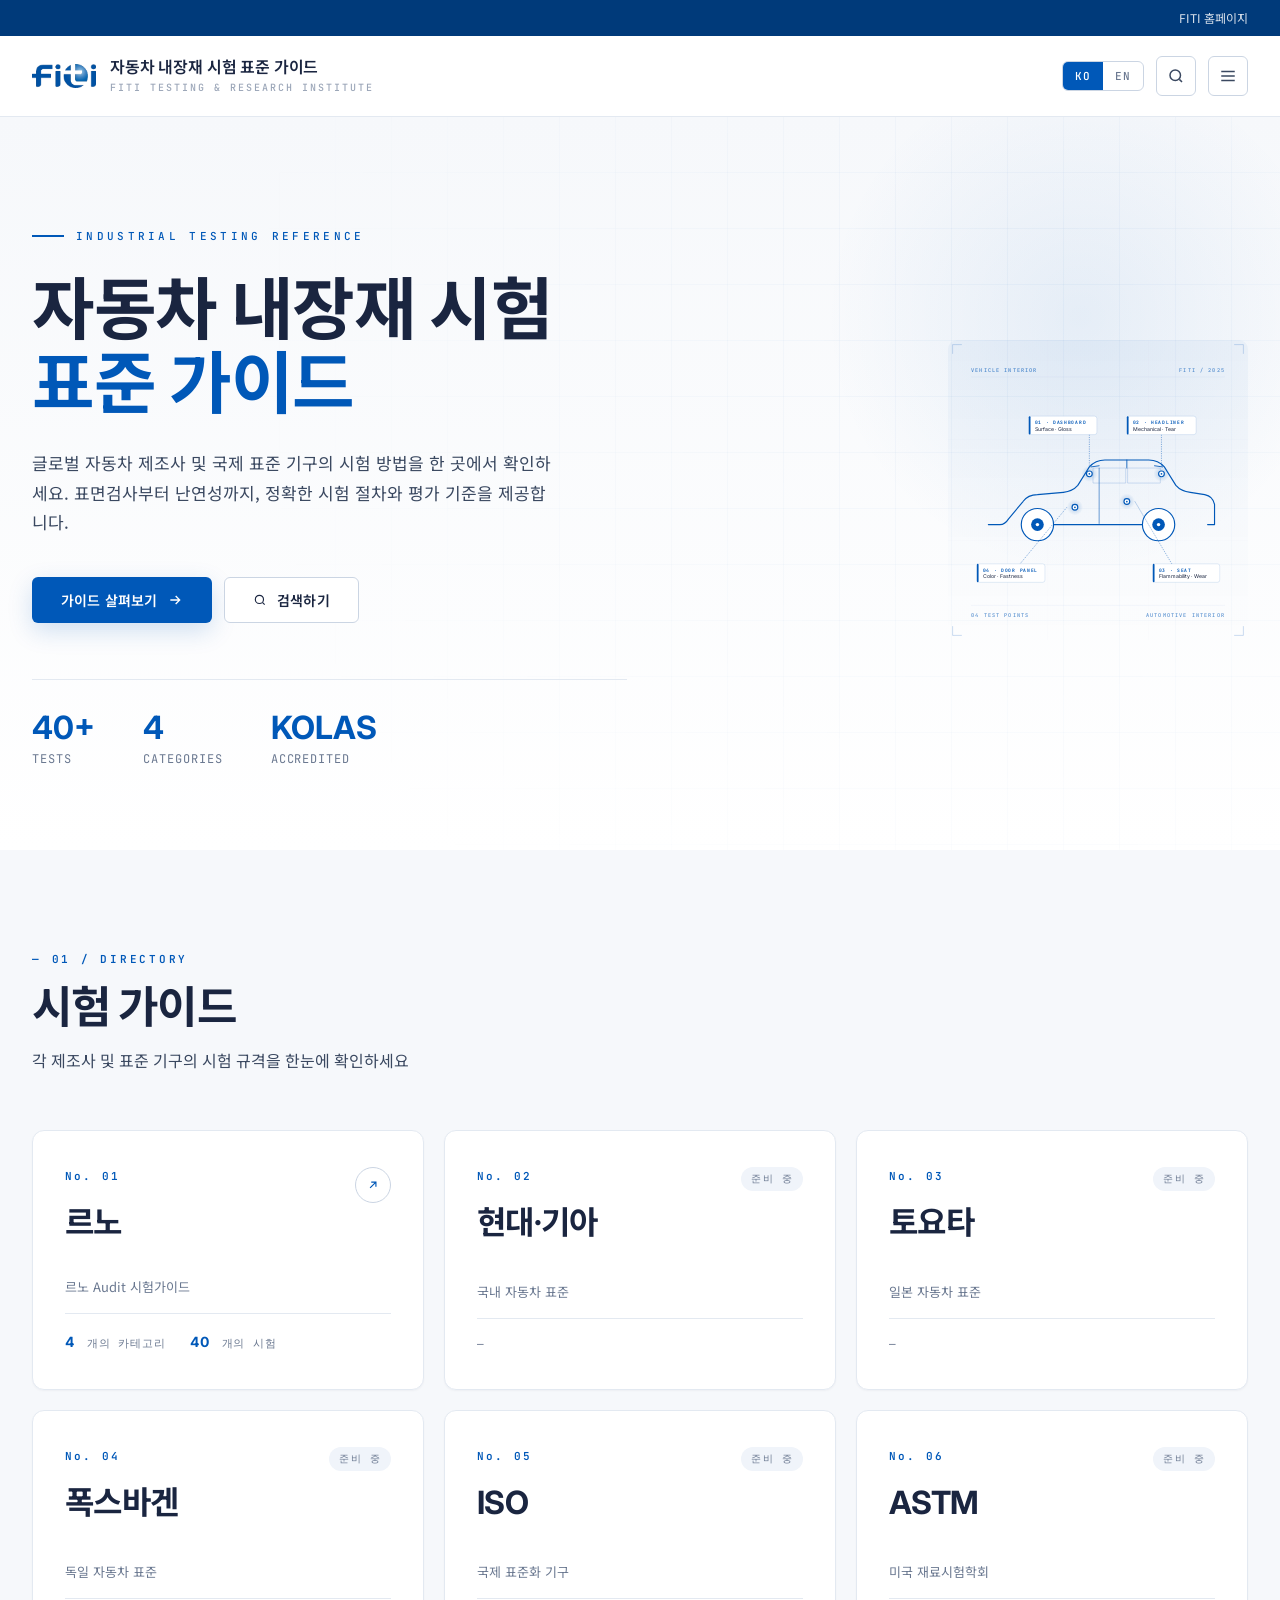
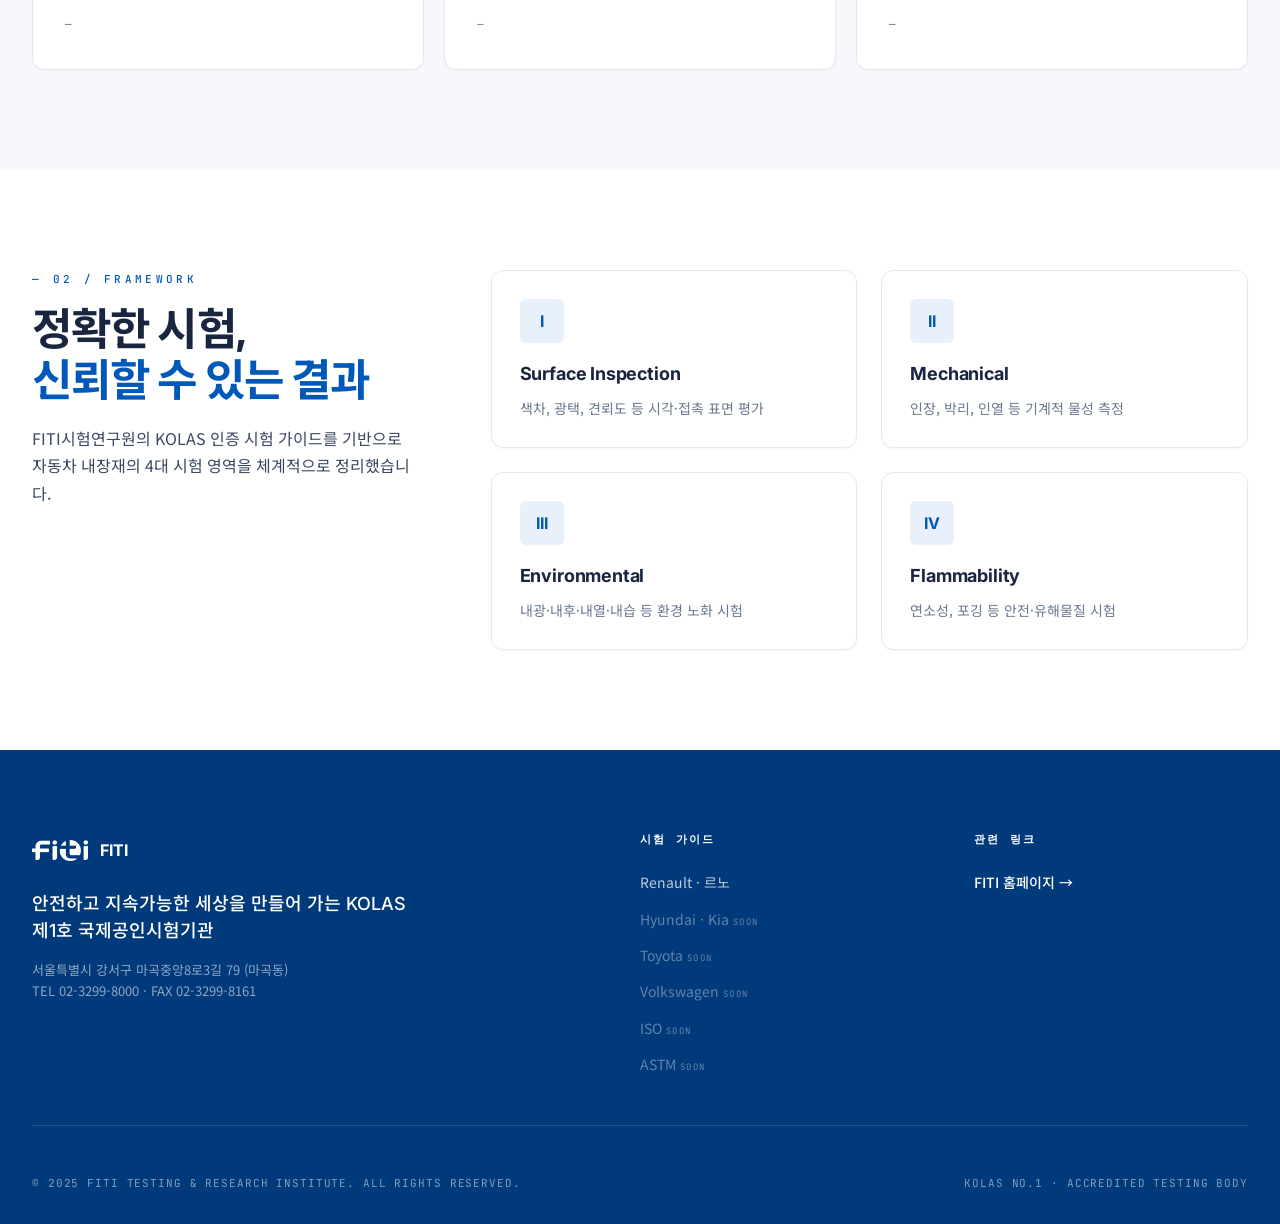
==== commit 27634990: "Add files via upload" ====
--- a/index.html
+++ b/index.html
@@ -7,7 +7,7 @@
   <meta name="description" content="FITI시험연구원 자동차 내장재 시험 표준 가이드. 글로벌 자동차 제조사 및 국제 표준 시험 방법을 한 곳에서 확인하세요.">
   <link rel="preconnect" href="https://fonts.googleapis.com">
   <link rel="preconnect" href="https://fonts.gstatic.com" crossorigin>
-  <link rel="stylesheet" href="assets/css/main.css">
+  <link rel="stylesheet" href="assets/css/main.css?v=2">
   <link rel="icon" type="image/svg+xml" href="data:image/svg+xml,%3Csvg xmlns='http://www.w3.org/2000/svg' viewBox='0 0 32 32'%3E%3Ccircle cx='16' cy='16' r='14' fill='%230058b8'/%3E%3Cline x1='10' y1='16' x2='22' y2='16' stroke='%23fff' stroke-width='2'/%3E%3Cline x1='16' y1='10' x2='16' y2='22' stroke='%23fff' stroke-width='2'/%3E%3C/svg%3E">
 </head>
 <body data-page="home">
@@ -286,9 +286,9 @@
   <div data-slot="footer"></div>
   <div data-slot="search-modal"></div>
 
-  <script src="assets/data/i18n.js"></script>
-  <script src="assets/data/tests-data.js"></script>
-  <script src="assets/js/layout.js"></script>
-  <script src="assets/js/app.js"></script>
+  <script src="assets/data/i18n.js?v=2"></script>
+  <script src="assets/data/tests-data.js?v=2"></script>
+  <script src="assets/js/layout.js?v=2"></script>
+  <script src="assets/js/app.js?v=2"></script>
 </body>
 </html>
